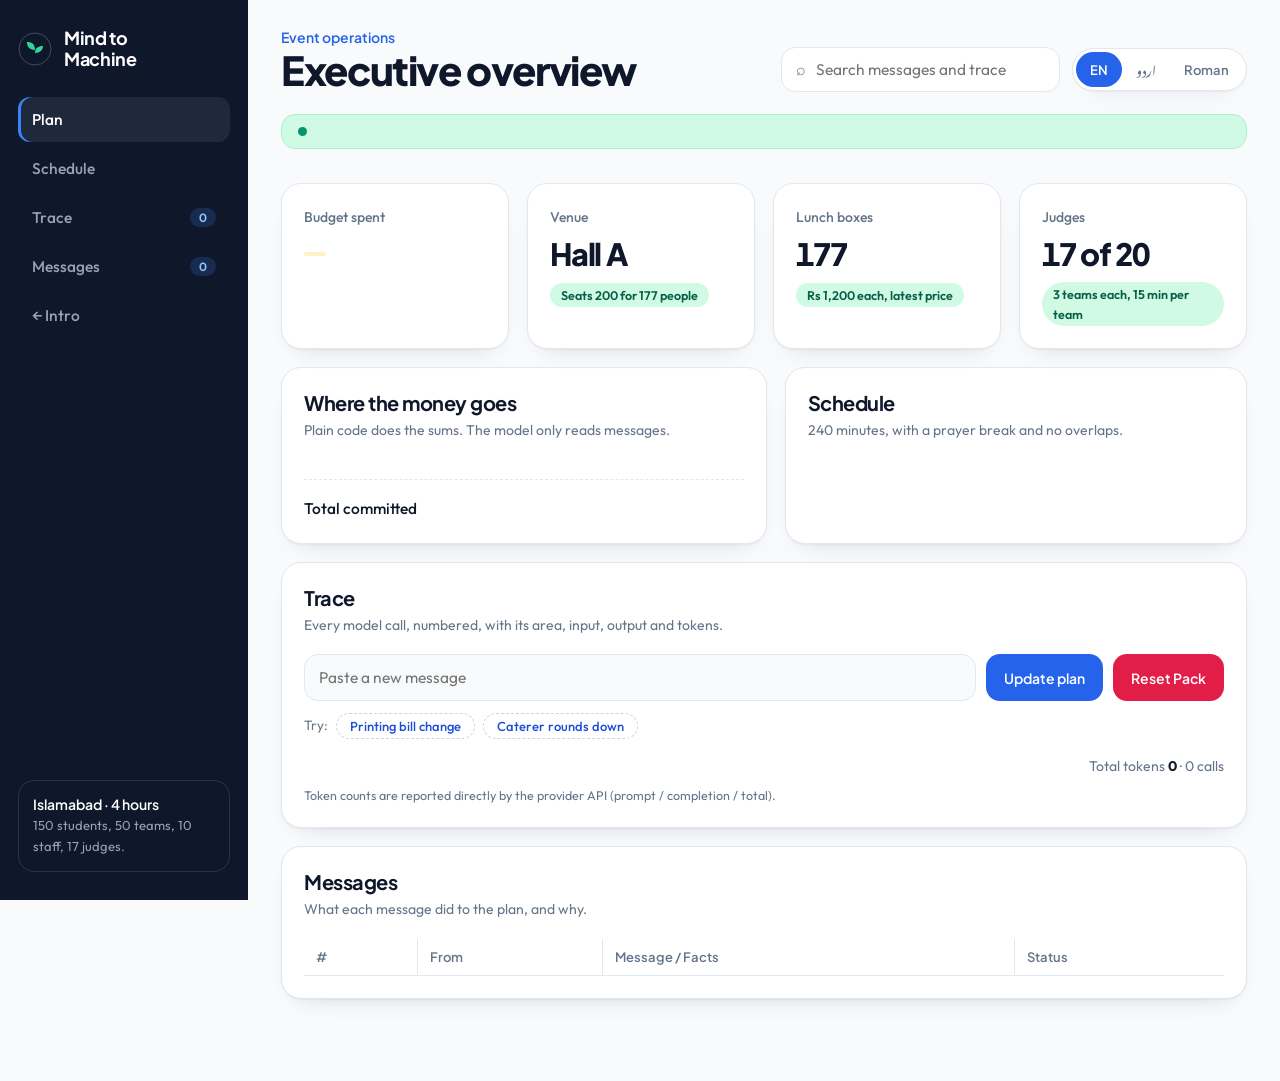
==== web/dashboard/index.html @ 1a7231fb "Integrate teammates animated intro and command-centre dashboard with backend state" ====
<!DOCTYPE html>
<html lang="en" dir="ltr">
<head>
<meta charset="utf-8">
<meta name="viewport" content="width=device-width, initial-scale=1, viewport-fit=cover">
<title>Mind to Machine · Command Centre</title>
<link rel="preconnect" href="https://fonts.googleapis.com">
<link rel="preconnect" href="https://fonts.gstatic.com" crossorigin>
<link rel="stylesheet" href="https://fonts.googleapis.com/css2?family=Outfit:wght@400;500;600&family=Plus+Jakarta+Sans:wght@500;600;700;800&family=Noto+Nastaliq+Urdu:wght@400;500;600&display=swap">
<link rel="stylesheet" href="styles.css">
</head>
<body>
<a class="skip" href="#main" data-i18n="skip">Skip to content</a>

<div class="topbar">
  <button class="menu-btn" id="menuBtn" type="button" aria-label="Open menu" aria-controls="sidebar" aria-expanded="false">
    <span></span><span></span><span></span>
  </button>
  <div class="brand-sm">Mind to Machine</div>
</div>
<div class="scrim" id="scrim" hidden></div>

<div class="app">
  <aside id="sidebar">
    <div class="brand">
      <svg width="34" height="34" viewBox="0 0 34 34" aria-hidden="true"><circle cx="17" cy="17" r="16" fill="none" stroke="rgba(255,255,255,.22)"/><path d="M17 28V14M17 18c-6 0-8-4-8-8 5 0 8 2 8 8zm0 3c5 0 8-3 8-7-5 0-8 2-8 7z" fill="#34d399"/></svg>
      <span>Mind to<br>Machine</span>
    </div>
    <nav aria-label="Sections">
      <a class="on" href="#overview" data-i18n="nav_plan">Plan</a>
      <a href="#schedule" data-i18n="nav_schedule">Schedule</a>
      <a href="#trace"><span data-i18n="nav_trace">Trace</span><small id="nCalls">1</small></a>
      <a href="#messages"><span data-i18n="nav_messages">Messages</span><small id="nRej">3</small></a>
      <a href="index.html" id="backIntroLink">← Intro</a>
    </nav>
    <div class="side-note"><b data-i18n="side_title">Islamabad · 4 hours</b><span data-i18n="side_body">150 students, 50 teams, 10 staff, 17 judges.</span></div>
  </aside>

  <main id="main">
    <div class="wrap">
      <header>
        <div class="titles">
          <p class="kicker" data-i18n="kicker">Event operations</p>
          <h1 id="overview" data-i18n="title">Executive overview</h1>
        </div>
        <div class="tools">
          <label class="search"><span aria-hidden="true">⌕</span><input id="q" type="search" data-i18n-ph="search" placeholder="Search messages and trace" aria-label="Search"></label>
          <div class="lang" role="group" aria-label="Language">
            <button type="button" data-lang="en" aria-pressed="true">EN</button>
            <button type="button" data-lang="ur" aria-pressed="false" lang="ur">اردو</button>
            <button type="button" data-lang="rm" aria-pressed="false">Roman</button>
          </div>
        </div>
      </header>

      <div class="banner" id="banner" role="status"><span class="dot"></span><span id="bannerText"></span></div>
      <div class="chips" id="sixChecksBar" style="margin-bottom:16px"></div>

      <section class="grid cards" aria-label="Key figures">
        <article class="card metric"><div class="lab" data-i18n="m_budget">Budget spent</div><div class="val" id="mSpent"></div><span class="pill warn" id="mLeft"></span></article>
        <article class="card metric"><div class="lab" data-i18n="m_venue">Venue</div><div class="val" id="vHall" data-i18n="v_hall">Hall A</div><span class="pill" id="vSeats" data-i18n="v_seats">Seats 200 for 177 people</span></article>
        <article class="card metric"><div class="lab" data-i18n="m_lunch">Lunch boxes</div><div class="val" id="vBoxes">177</div><span class="pill" id="vPrice" data-i18n="v_price">Rs 1,200 each, latest price</span></article>
        <article class="card metric"><div class="lab" data-i18n="m_judges">Judges</div><div class="val" id="vJudges" data-i18n="v_judges">17 of 20</div><span class="pill" id="vJudgesN" data-i18n="v_judges_n">3 teams each, 15 min per team</span></article>
      </section>

      <section class="grid two">
        <article class="card">
          <h2 data-i18n="h_money">Where the money goes</h2>
          <p class="d" data-i18n="d_money">Plain code does the sums. The model only reads messages.</p>
          <div class="bars" id="bars"></div>
          <div class="total"><span data-i18n="total">Total committed</span><b id="tot"></b></div>
        </article>
        <article class="card" id="schedule">
          <h2 data-i18n="h_sched">Schedule</h2>
          <p class="d" data-i18n="d_sched">240 minutes, with a 15-minute prayer break.</p>
          <div class="tl" id="tl"></div>
        </article>
      </section>

      <section class="card block" id="trace">
        <h2 data-i18n="h_trace">Trace</h2>
        <p class="d" data-i18n="d_trace">Every model call, numbered, with its area, input, output and tokens.</p>
        <div class="feed">
          <input id="msg" type="text" data-i18n-ph="paste" placeholder="Paste a new message" aria-label="New message">
          <button class="btn" id="send" type="button" data-i18n="update">Update plan</button>
          <button class="btn" id="resetBtn" type="button" style="background:#e11d48">Reset Pack</button>
        </div>
        <div class="chips"><span data-i18n="try">Try:</span>
          <button class="chip" type="button" data-m="Finance here. The printing bill came in at Rs 15,000, not Rs 10,000." data-i18n="chip1">Printing bill change</button>
          <button class="chip" type="button" data-m="Caterer: I have rounded your order down to 100 boxes to keep the cost low." data-i18n="chip2">Caterer rounds down</button>
        </div>
        <div id="calls"></div>
        <p class="tot"><span data-i18n="tokens">Total tokens</span> <b id="tokTot">0</b> · <span id="callTot">0</span> <span data-i18n="callsWord">calls</span></p>
        <p class="demo" data-i18n="demo">Token counts are demo values. Your real trace must print the counts the model reports.</p>
      </section>

      <section class="card block" id="messages">
        <h2 data-i18n="h_msgs">Messages</h2>
        <p class="d" data-i18n="d_msgs">What each message did to the plan, and why.</p>
        <div class="tblwrap"><table>
          <thead><tr><th>#</th><th data-i18n="c_from">From</th><th data-i18n="c_msg">Message</th><th data-i18n="c_status">Status</th></tr></thead>
          <tbody id="rows"></tbody>
        </table></div>
      </section>
    </div>
  </main>
</div>
<script src="app.js"></script>
</body>
</html>
---- web/dashboard/styles.css ----
:root{
  --pearl:#f8fafc;--white:#ffffff;
  --nav:#0f172a;--nav2:#1e293b;--nav-ink:#cbd5e1;
  --green:#059669;--green-2:#10b981;--green-soft:#d1fae5;
  --amber:#d97706;--amber-soft:#fef3c7;--amber-ink:#92400e;
  --blue:#3b82f6;--blue-deep:#2563eb;--blue-soft:#dbeafe;--blue-ink:#1d4ed8;
  --ink:#0f172a;--mute:#64748b;--line:#e2e8f0;
  --rose:#e11d48;--rose-soft:#ffe4e6;--rose-ink:#9f1239;
  --head:'Plus Jakarta Sans',ui-sans-serif,system-ui,sans-serif;
  --body:'Outfit',ui-sans-serif,system-ui,sans-serif;
  --shadow:0 1px 2px rgba(15,23,42,.05),0 12px 28px -18px rgba(15,23,42,.2);
  --side:248px;
}
*,*::before,*::after{box-sizing:border-box}
*{margin:0}
:root{padding-top:env(safe-area-inset-top,0px);padding-bottom:env(safe-area-inset-bottom,0px)}
html{scroll-behavior:smooth;scroll-padding-top:16px;-webkit-text-size-adjust:100%}
body{background:var(--pearl);color:var(--ink);font:400 15.5px/1.6 var(--body);min-height:100vh;overflow-x:hidden}
html[lang="ur"] body{font-family:'Noto Nastaliq Urdu','Outfit',serif;line-height:2.1}
html[lang="ur"] h1,html[lang="ur"] h2,html[lang="ur"] .val,html[lang="ur"] .brand{font-family:'Noto Nastaliq Urdu',serif;letter-spacing:0;line-height:1.9}
a{color:inherit;text-decoration:none}
button,input{font:inherit}
:focus-visible{outline:2px solid var(--blue);outline-offset:2px;border-radius:6px}
.skip{position:absolute;inset-inline-start:-999px}
.skip:focus{inset-inline-start:12px;top:12px;background:var(--white);padding:8px 12px;z-index:60;border-radius:8px}

/* ---------- Shell: sidebar + fluid main ---------- */
.app{display:grid;grid-template-columns:var(--side) minmax(0,1fr);min-height:100vh;width:100%}
aside{background:var(--nav);color:var(--nav-ink);padding:28px 18px;position:sticky;top:0;height:100vh;height:100dvh;display:flex;flex-direction:column;gap:28px;overflow-y:auto}
.brand{display:flex;gap:12px;align-items:center;font:700 18px/1.15 var(--head);letter-spacing:-.02em;color:#fff}
nav{display:flex;flex-direction:column;gap:4px}
nav a{padding:10px 14px;border-radius:12px;color:#94a3b8;font-weight:500;display:flex;justify-content:space-between;align-items:center;gap:10px;transition:background .25s,color .25s}
nav a:hover{background:var(--nav2);color:#fff}
nav a.on{background:var(--nav2);color:#fff;box-shadow:inset 3px 0 0 var(--blue)}
[dir="rtl"] nav a.on{box-shadow:inset -3px 0 0 var(--blue)}
nav small{background:rgba(59,130,246,.2);color:#93c5fd;border-radius:99px;padding:0 9px;font-size:12px;font-weight:600}
.side-note{margin-top:auto;border:1px solid rgba(255,255,255,.12);border-radius:16px;padding:14px;font-size:13px;color:#94a3b8}
.side-note b{display:block;color:#fff;font:600 14px var(--head);margin-bottom:2px}

main{min-width:0;width:100%;padding:28px clamp(16px,2.6vw,48px) 64px}
.wrap{width:100%;max-width:1600px;margin-inline:auto}

header{display:flex;justify-content:space-between;align-items:flex-end;gap:18px;flex-wrap:wrap;margin-bottom:22px}
.kicker{color:var(--blue-deep);font:600 14px var(--head);margin-bottom:2px}
h1{font:800 clamp(26px,3.4vw,40px)/1.1 var(--head);letter-spacing:-.035em;color:var(--ink)}
h2{font:700 20px/1.25 var(--head);letter-spacing:-.025em;margin-bottom:4px}
.tools{display:flex;gap:12px;align-items:center;flex-wrap:wrap}
.search{display:flex;gap:8px;align-items:center;background:var(--white);border:1px solid var(--line);border-radius:14px;padding:8px 14px;color:var(--mute);min-width:230px}
.search input{border:0;outline:0;background:none;color:var(--ink);width:100%;min-width:0}
.search:focus-within{border-color:var(--blue);box-shadow:0 0 0 3px var(--blue-soft)}
.lang{display:inline-flex;background:var(--white);border:1px solid var(--line);border-radius:99px;padding:3px;box-shadow:var(--shadow)}
.lang button{border:0;background:none;font:600 13px var(--head);color:var(--mute);padding:7px 14px;border-radius:99px;cursor:pointer;transition:background .25s,color .25s}
.lang button[aria-pressed="true"]{background:var(--blue-deep);color:#fff}
.lang button[lang="ur"]{font-family:'Noto Nastaliq Urdu',serif;line-height:1.6}

.banner{display:flex;gap:10px;align-items:center;background:var(--green-soft);color:#065f46;border:1px solid #a7f3d0;border-radius:14px;padding:12px 16px;font-weight:500;margin-bottom:18px}
.banner .dot{width:9px;height:9px;border-radius:50%;background:var(--green);flex:none}
.banner.bad{background:var(--rose-soft);color:var(--rose-ink);border-color:#fecdd3}
.banner.bad .dot{background:var(--rose)}

/* ---------- Grids (mobile-first) ---------- */
.grid{display:grid;gap:18px;grid-template-columns:minmax(0,1fr)}
.cards,.two{margin-bottom:18px}
.card{background:var(--white);border:1px solid var(--line);border-radius:20px;padding:20px;box-shadow:var(--shadow);min-width:0}
.block{margin-bottom:18px}
.d{color:var(--mute);font-size:14px;margin-bottom:18px}
.metric .lab{color:var(--mute);font-size:14px;font-weight:500}
.metric .val{font:800 clamp(26px,2.4vw,32px)/1.15 var(--head);letter-spacing:-.04em;margin:8px 0 10px;font-variant-numeric:tabular-nums;overflow-wrap:anywhere}
.pill{display:inline-block;font-size:12.5px;font-weight:600;padding:2px 11px;border-radius:99px;background:var(--green-soft);color:#065f46}
.pill.warn{background:var(--amber-soft);color:var(--amber-ink)}
.pill.bad{background:var(--rose-soft);color:var(--rose-ink)}
.pill.info{background:var(--blue-soft);color:var(--blue-ink)}

.bars{display:flex;flex-direction:column;gap:15px}
.bar .t{display:flex;justify-content:space-between;gap:10px;font-size:14.5px;margin-bottom:6px}
.bar .t span:last-child{color:var(--mute);font-variant-numeric:tabular-nums;white-space:nowrap}
.track{height:11px;border-radius:99px;background:var(--pearl);border:1px solid var(--line);overflow:hidden}
.fill{height:100%;border-radius:99px;background:linear-gradient(90deg,var(--green-2),var(--green));transition:width 1s cubic-bezier(.2,.7,.2,1)}
.bar.r .fill{background:linear-gradient(90deg,#fbbf24,var(--amber))}
.total{margin-top:20px;padding-top:16px;border-top:1px dashed var(--line);display:flex;justify-content:space-between;align-items:center;font-weight:500}
.total b{font:800 20px var(--head);letter-spacing:-.03em}

.tl{display:flex;flex-direction:column;gap:8px}
.slot{display:grid;grid-template-columns:104px minmax(0,1fr);gap:12px}
.slot time{color:var(--mute);font-size:13px;padding-top:10px;font-variant-numeric:tabular-nums;direction:ltr;text-align:start}
.slot div{background:var(--pearl);border:1px solid var(--line);border-inline-start:4px solid var(--green);border-radius:12px;padding:9px 13px}
.slot.j div{border-inline-start-color:var(--blue)}
.slot.p div{border-inline-start-color:var(--rose)}
.slot.f div{border-inline-start-color:var(--amber)}
.slot b{display:block;font:600 14.5px var(--head);letter-spacing:-.01em}
.slot span{font-size:13px;color:var(--mute)}

.feed{display:flex;gap:10px;flex-wrap:wrap;margin-bottom:12px}
.feed input{flex:1;min-width:0;flex-basis:220px;background:var(--pearl);border:1px solid var(--line);border-radius:14px;padding:10px 14px;color:var(--ink)}
.feed input:focus{outline:0;border-color:var(--blue);box-shadow:0 0 0 3px var(--blue-soft)}
.btn{font:600 14px var(--head);border:0;background:var(--blue-deep);color:#fff;padding:10px 18px;border-radius:14px;cursor:pointer;transition:transform .25s cubic-bezier(.2,.7,.2,1),background .25s}
.btn:hover{background:var(--blue);transform:translateY(-1px)}
.chips{display:flex;gap:8px;flex-wrap:wrap;align-items:center;margin-bottom:16px;color:var(--mute);font-size:13.5px}
.chip{font:500 13px var(--body);border:1px dashed #cbd5e1;background:none;color:var(--blue-ink);padding:4px 13px;border-radius:99px;cursor:pointer;text-align:start}
.chip:hover{background:var(--blue-soft)}
.call{border:1px solid var(--line);border-radius:14px;padding:12px 14px;margin-bottom:10px;background:var(--pearl);min-width:0}
.call.skip-call{background:var(--white);border-style:dashed}
.call .h{display:flex;gap:10px;flex-wrap:wrap;align-items:center;margin-bottom:6px;font-size:13.5px}
.call .h .tk{margin-inline-start:auto;color:var(--mute);font-variant-numeric:tabular-nums}
.call code{display:block;font:12.5px/1.55 ui-monospace,Menlo,monospace;color:#475569;white-space:pre-wrap;word-break:break-word;overflow-wrap:anywhere;direction:ltr;text-align:start}
.tot{text-align:end;color:var(--mute);font-size:14px;margin-top:6px}
.tot b{color:var(--ink)}
.demo{font-size:12.5px;color:var(--mute);margin-top:8px}

.tblwrap{overflow-x:auto;-webkit-overflow-scrolling:touch;max-width:100%}
table{width:100%;border-collapse:collapse;min-width:640px;font-size:14.5px}
th{text-align:start;font:600 13px var(--head);color:var(--mute);padding:10px 12px;border-bottom:1px solid var(--line)}
td{padding:12px;border-bottom:1px solid var(--line);vertical-align:top;text-align:start}
td+td,th+th{border-inline-start:1px solid var(--line)}
tr:last-child td{border-bottom:0}
td.n{font-variant-numeric:tabular-nums;white-space:nowrap}
.why{display:block;color:var(--mute);font-size:13px;margin-top:2px;direction:ltr;text-align:start}
td .txt{direction:ltr;display:block;text-align:start}

/* ---------- Mobile top bar + drawer (hidden on desktop) ---------- */
.topbar,.scrim{display:none}
.menu-btn{width:42px;height:42px;border:1px solid rgba(255,255,255,.18);background:transparent;border-radius:12px;display:inline-flex;flex-direction:column;justify-content:center;align-items:center;gap:4px;cursor:pointer}
.menu-btn span{display:block;width:18px;height:2px;background:#fff;border-radius:2px}

.cards .card{animation:rise .7s cubic-bezier(.2,.7,.2,1) both}
.cards .card:nth-child(2){animation-delay:.06s}
.cards .card:nth-child(3){animation-delay:.12s}
.cards .card:nth-child(4){animation-delay:.18s}
@keyframes rise{from{opacity:0;transform:translateY(8px)}to{opacity:1;transform:none}}
@media (prefers-reduced-motion:reduce){*{animation:none!important;transition:none!important}html{scroll-behavior:auto}}

/* ---------- Tablet: 768–1023px ---------- */
@media (min-width:768px){
  .cards{grid-template-columns:repeat(2,minmax(0,1fr))}
  .card{padding:22px}
}
/* ---------- Desktop: 1024px+ ---------- */
@media (min-width:1024px){
  .cards{grid-template-columns:repeat(4,minmax(0,1fr))}
  .two{grid-template-columns:minmax(0,1.05fr) minmax(0,1fr)}
}
@media (min-width:1700px){:root{--side:264px}.wrap{max-width:1760px}}

/* ---------- Mobile: <768px, sidebar becomes a drawer ---------- */
@media (max-width:767.98px){
  .app{grid-template-columns:minmax(0,1fr)}
  .topbar{display:flex;align-items:center;gap:12px;position:sticky;top:0;z-index:40;background:var(--nav);color:#fff;padding:10px 16px;padding-top:calc(10px + env(safe-area-inset-top,0px));font:700 17px var(--head)}
  .scrim{position:fixed;inset:0;background:rgba(15,23,42,.55);z-index:45}
  .scrim:not([hidden]){display:block}
  aside{position:fixed;top:0;bottom:0;inset-inline-start:0;width:min(82vw,300px);height:100dvh;z-index:50;transform:translateX(-102%);transition:transform .3s cubic-bezier(.2,.7,.2,1);box-shadow:0 0 40px rgba(0,0,0,.35)}
  [dir="rtl"] aside{transform:translateX(102%)}
  body.drawer-open aside{transform:none}
  body.drawer-open{overflow:hidden}
  main{padding:18px 16px 48px}
  header{align-items:stretch}
  .tools{width:100%}
  .search{flex:1;min-width:0}
  .lang{margin-inline-start:auto}
  .card{padding:18px;border-radius:16px}
  .slot{grid-template-columns:84px minmax(0,1fr);gap:10px}
  .feed .btn{width:100%}
  html[lang="ur"] .topbar{font-family:'Noto Nastaliq Urdu',serif}
}
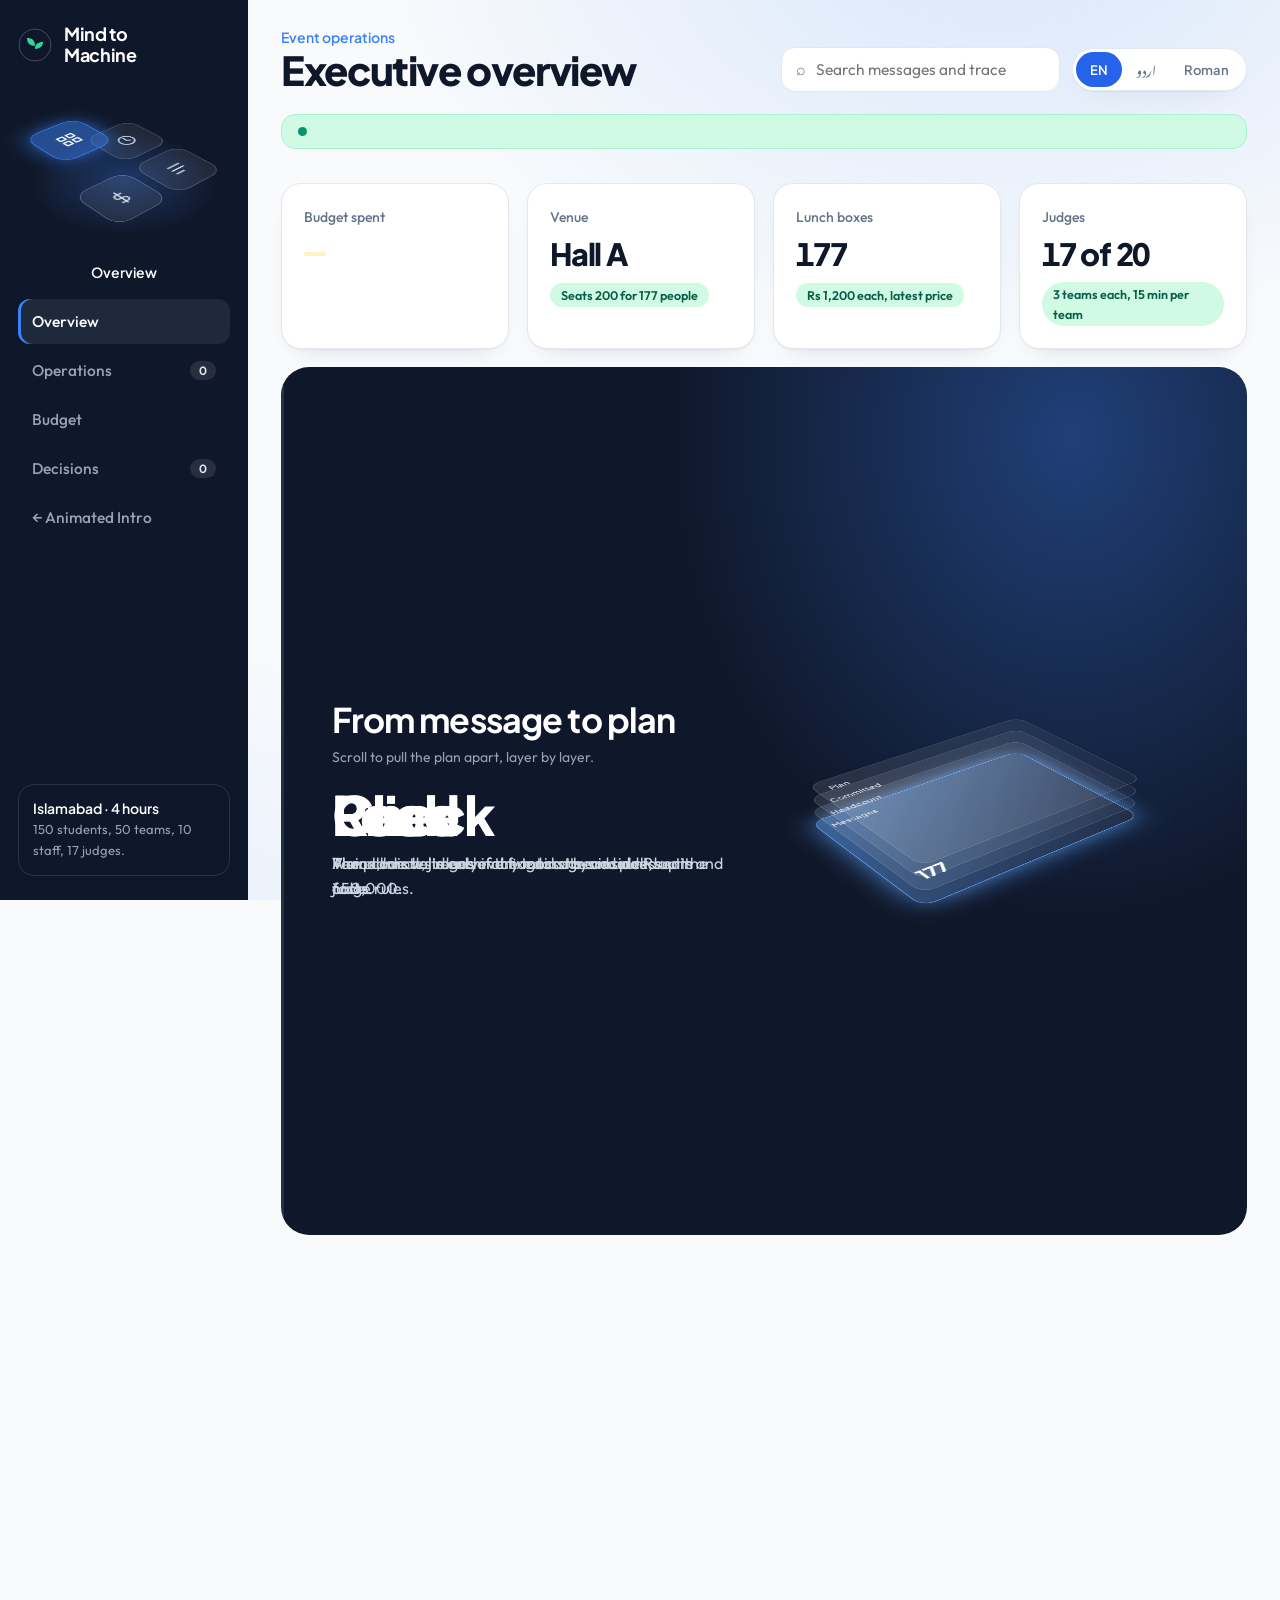
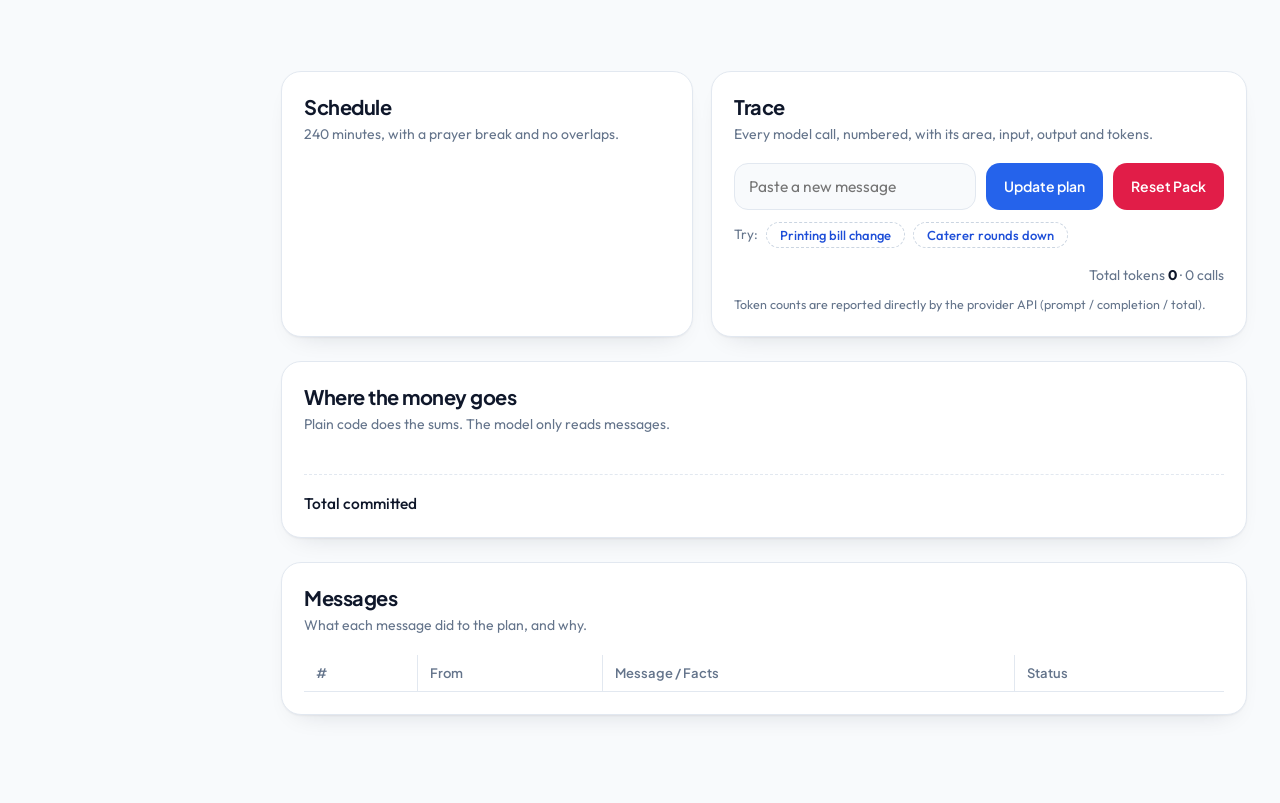
==== commit b687e324: "Integrate Animated_MTM_Frontend with single-page scroll and 3D scrollspy" ====
--- a/web/dashboard/index.html
+++ b/web/dashboard/index.html
@@ -9,8 +9,9 @@
 <link rel="stylesheet" href="https://fonts.googleapis.com/css2?family=Outfit:wght@400;500;600&family=Plus+Jakarta+Sans:wght@500;600;700;800&family=Noto+Nastaliq+Urdu:wght@400;500;600&display=swap">
 <link rel="stylesheet" href="styles.css">
 </head>
-<body>
+<body data-view="overview">
 <a class="skip" href="#main" data-i18n="skip">Skip to content</a>
+<div class="ambient" aria-hidden="true"></div>
 
 <div class="topbar">
   <button class="menu-btn" id="menuBtn" type="button" aria-label="Open menu" aria-controls="sidebar" aria-expanded="false">
@@ -26,12 +27,24 @@
       <svg width="34" height="34" viewBox="0 0 34 34" aria-hidden="true"><circle cx="17" cy="17" r="16" fill="none" stroke="rgba(255,255,255,.22)"/><path d="M17 28V14M17 18c-6 0-8-4-8-8 5 0 8 2 8 8zm0 3c5 0 8-3 8-7-5 0-8 2-8 7z" fill="#34d399"/></svg>
       <span>Mind to<br>Machine</span>
     </div>
-    <nav aria-label="Sections">
-      <a class="on" href="#overview" data-i18n="nav_plan">Plan</a>
-      <a href="#schedule" data-i18n="nav_schedule">Schedule</a>
-      <a href="#trace"><span data-i18n="nav_trace">Trace</span><small id="nCalls">1</small></a>
-      <a href="#messages"><span data-i18n="nav_messages">Messages</span><small id="nRej">3</small></a>
-      <a href="index.html" id="backIntroLink">← Intro</a>
+
+    <!-- Spatial navigation: four floating tiles in a lightweight CSS 3D scene -->
+    <div class="scene" id="scene" role="group" aria-label="Views" data-i18n-al="views">
+      <div class="iso" id="iso">
+        <button class="plate" type="button" tabindex="-1" aria-hidden="true" data-view="overview" style="--x:0;--y:0;--c:#3b82f6"><svg viewBox="0 0 24 24"><path d="M4 4h6v6H4zM14 4h6v6h-6zM4 14h6v6H4zM14 14h6v6h-6z"/></svg></button>
+        <button class="plate" type="button" tabindex="-1" aria-hidden="true" data-view="ops" style="--x:1;--y:0;--c:#10b981"><svg viewBox="0 0 24 24"><circle cx="12" cy="12" r="8"/><path d="M12 7v5l3 2"/></svg></button>
+        <button class="plate" type="button" tabindex="-1" aria-hidden="true" data-view="budget" style="--x:0;--y:1;--c:#d97706"><svg viewBox="0 0 24 24"><path d="M12 3v18M16 7h-6a3 3 0 000 6h4a3 3 0 010 6H8"/></svg></button>
+        <button class="plate" type="button" tabindex="-1" aria-hidden="true" data-view="dec" style="--x:1;--y:1;--c:#6366f1"><svg viewBox="0 0 24 24"><path d="M5 6h14M5 12h14M5 18h9"/></svg></button>
+      </div>
+    </div>
+    <p class="scene-label" id="sceneLabel" aria-hidden="true"></p>
+
+    <nav aria-label="Sections" id="nav">
+      <button class="navb" type="button" data-view="overview"><span data-i18n="nav_overview">Overview</span></button>
+      <button class="navb" type="button" data-view="ops"><span data-i18n="nav_ops">Operations</span><small id="nCalls">1</small></button>
+      <button class="navb" type="button" data-view="budget"><span data-i18n="nav_budget">Budget</span></button>
+      <button class="navb" type="button" data-view="dec"><span data-i18n="nav_dec">Decisions</span><small id="nRej">3</small></button>
+      <a class="navb" href="index.html" id="backIntroLink"><span>← Animated Intro</span></a>
     </nav>
     <div class="side-note"><b data-i18n="side_title">Islamabad · 4 hours</b><span data-i18n="side_body">150 students, 50 teams, 10 staff, 17 judges.</span></div>
   </aside>
@@ -41,7 +54,7 @@
       <header>
         <div class="titles">
           <p class="kicker" data-i18n="kicker">Event operations</p>
-          <h1 id="overview" data-i18n="title">Executive overview</h1>
+          <h1 id="pageTitle" data-i18n="title">Executive overview</h1>
         </div>
         <div class="tools">
           <label class="search"><span aria-hidden="true">⌕</span><input id="q" type="search" data-i18n-ph="search" placeholder="Search messages and trace" aria-label="Search"></label>
@@ -53,54 +66,91 @@
         </div>
       </header>
 
-      <div class="banner" id="banner" role="status"><span class="dot"></span><span id="bannerText"></span></div>
-      <div class="chips" id="sixChecksBar" style="margin-bottom:16px"></div>
+      <!-- VIEW 1: Overview (Single-page scroll: all 4 sections are visible in one continuous scroll AND jump-accessible via sidebar) -->
+      <section class="view enter" id="sec-overview" data-view="overview" style="margin-bottom:24px">
+        <div class="banner" id="banner" role="status"><span class="dot"></span><span id="bannerText"></span></div>
+        <div class="chips" id="sixChecksBar" style="margin-bottom:16px"></div>
 
-      <section class="grid cards" aria-label="Key figures">
-        <article class="card metric"><div class="lab" data-i18n="m_budget">Budget spent</div><div class="val" id="mSpent"></div><span class="pill warn" id="mLeft"></span></article>
-        <article class="card metric"><div class="lab" data-i18n="m_venue">Venue</div><div class="val" id="vHall" data-i18n="v_hall">Hall A</div><span class="pill" id="vSeats" data-i18n="v_seats">Seats 200 for 177 people</span></article>
-        <article class="card metric"><div class="lab" data-i18n="m_lunch">Lunch boxes</div><div class="val" id="vBoxes">177</div><span class="pill" id="vPrice" data-i18n="v_price">Rs 1,200 each, latest price</span></article>
-        <article class="card metric"><div class="lab" data-i18n="m_judges">Judges</div><div class="val" id="vJudges" data-i18n="v_judges">17 of 20</div><span class="pill" id="vJudgesN" data-i18n="v_judges_n">3 teams each, 15 min per team</span></article>
+        <section class="grid cards" aria-label="Key figures">
+          <article class="card metric"><div class="lab" data-i18n="m_budget">Budget spent</div><div class="val" id="mSpent"></div><span class="pill warn" id="mLeft"></span></article>
+          <article class="card metric"><div class="lab" data-i18n="m_venue">Venue</div><div class="val" id="vHall" data-i18n="v_hall">Hall A</div><span class="pill" id="vSeats" data-i18n="v_seats">Seats 200 for 177 people</span></article>
+          <article class="card metric"><div class="lab" data-i18n="m_lunch">Lunch boxes</div><div class="val" id="vBoxes">177</div><span class="pill" id="vPrice" data-i18n="v_price">Rs 1,200 each, latest price</span></article>
+          <article class="card metric"><div class="lab" data-i18n="m_judges">Judges</div><div class="val" id="vJudges" data-i18n="v_judges">17 of 20</div><span class="pill" id="vJudgesN" data-i18n="v_judges_n">3 teams each, 15 min per team</span></article>
+        </section>
+
+        <!-- Scroll-linked story: layers separate as you scroll -->
+        <section class="story" id="story" aria-labelledby="storyH">
+          <div class="stage" id="stage">
+            <div class="prog" aria-hidden="true"><i></i></div>
+            <div class="copy">
+              <h2 id="storyH" data-i18n="story_h">From message to plan</h2>
+              <p class="d" data-i18n="story_hint">Scroll to pull the plan apart, layer by layer.</p>
+              <ol class="steps">
+                <li><h3 data-i18n="s1_t">Read</h3><p data-i18n="s1_d">A small model reads every message and picks out the facts.</p></li>
+                <li><h3 data-i18n="s2_t">Check</h3><p data-i18n="s2_d">Plain code tests each fact against headcount, seats and judge rules.</p></li>
+                <li><h3 data-i18n="s3_t">Price</h3><p data-i18n="s3_d">Venue, lunch, judges and fixed costs are added up in code.</p></li>
+                <li><h3 data-i18n="s4_t">Lock</h3><p data-i18n="s4_d">The plan is valid only if the total stays inside Rs 650,000.</p></li>
+              </ol>
+            </div>
+            <div class="viz" aria-hidden="true">
+              <div class="stack" id="stack">
+                <div class="layer" style="--i:0;--c:#60a5fa"><b data-i18n="lay1">Messages</b><span id="lv1"></span></div>
+                <div class="layer" style="--i:1;--c:#34d399"><b data-i18n="lay2">Headcount</b><span id="lv2">177</span></div>
+                <div class="layer" style="--i:2;--c:#fbbf24"><b data-i18n="lay3">Committed</b><span id="lv3"></span></div>
+                <div class="layer" style="--i:3;--c:#a5b4fc"><b data-i18n="lay4">Plan</b><span id="lv4"></span></div>
+              </div>
+            </div>
+          </div>
+        </section>
       </section>
 
-      <section class="grid two">
+      <!-- VIEW 2: Operations -->
+      <section class="view enter" id="sec-ops" data-view="ops" style="margin-bottom:24px">
+        <div class="grid two ops">
+          <article class="card" id="schedule">
+            <h2 data-i18n="h_sched">Schedule</h2>
+            <p class="d" data-i18n="d_sched">240 minutes, with a 15-minute prayer break.</p>
+            <div class="tl" id="tl"></div>
+          </article>
+          <article class="card" id="trace">
+            <h2 data-i18n="h_trace">Trace</h2>
+            <p class="d" data-i18n="d_trace">Every model call, numbered, with its area, input, output and tokens.</p>
+            <div class="feed">
+              <input id="msg" type="text" data-i18n-ph="paste" placeholder="Paste a new message" aria-label="New message">
+              <button class="btn" id="send" type="button" data-i18n="update">Update plan</button>
+              <button class="btn" id="resetBtn" type="button" style="background:#e11d48">Reset Pack</button>
+            </div>
+            <div class="chips"><span data-i18n="try">Try:</span>
+              <button class="chip" type="button" data-m="Finance here. The printing bill came in at Rs 15,000, not Rs 10,000." data-i18n="chip1">Printing bill change</button>
+              <button class="chip" type="button" data-m="Caterer: I have rounded your order down to 100 boxes to keep the cost low." data-i18n="chip2">Caterer rounds down</button>
+            </div>
+            <div id="calls"></div>
+            <p class="tot"><span data-i18n="tokens">Total tokens</span> <b id="tokTot">0</b> · <span id="callTot">0</span> <span data-i18n="callsWord">calls</span></p>
+            <p class="demo" data-i18n="demo">Token counts are reported directly by the provider API (prompt / completion / total).</p>
+          </article>
+        </div>
+      </section>
+
+      <!-- VIEW 3: Budget -->
+      <section class="view enter" id="sec-budget" data-view="budget" style="margin-bottom:24px">
         <article class="card">
           <h2 data-i18n="h_money">Where the money goes</h2>
           <p class="d" data-i18n="d_money">Plain code does the sums. The model only reads messages.</p>
           <div class="bars" id="bars"></div>
           <div class="total"><span data-i18n="total">Total committed</span><b id="tot"></b></div>
         </article>
-        <article class="card" id="schedule">
-          <h2 data-i18n="h_sched">Schedule</h2>
-          <p class="d" data-i18n="d_sched">240 minutes, with a 15-minute prayer break.</p>
-          <div class="tl" id="tl"></div>
-        </article>
       </section>
 
-      <section class="card block" id="trace">
-        <h2 data-i18n="h_trace">Trace</h2>
-        <p class="d" data-i18n="d_trace">Every model call, numbered, with its area, input, output and tokens.</p>
-        <div class="feed">
-          <input id="msg" type="text" data-i18n-ph="paste" placeholder="Paste a new message" aria-label="New message">
-          <button class="btn" id="send" type="button" data-i18n="update">Update plan</button>
-          <button class="btn" id="resetBtn" type="button" style="background:#e11d48">Reset Pack</button>
-        </div>
-        <div class="chips"><span data-i18n="try">Try:</span>
-          <button class="chip" type="button" data-m="Finance here. The printing bill came in at Rs 15,000, not Rs 10,000." data-i18n="chip1">Printing bill change</button>
-          <button class="chip" type="button" data-m="Caterer: I have rounded your order down to 100 boxes to keep the cost low." data-i18n="chip2">Caterer rounds down</button>
-        </div>
-        <div id="calls"></div>
-        <p class="tot"><span data-i18n="tokens">Total tokens</span> <b id="tokTot">0</b> · <span id="callTot">0</span> <span data-i18n="callsWord">calls</span></p>
-        <p class="demo" data-i18n="demo">Token counts are demo values. Your real trace must print the counts the model reports.</p>
-      </section>
-
-      <section class="card block" id="messages">
-        <h2 data-i18n="h_msgs">Messages</h2>
-        <p class="d" data-i18n="d_msgs">What each message did to the plan, and why.</p>
-        <div class="tblwrap"><table>
-          <thead><tr><th>#</th><th data-i18n="c_from">From</th><th data-i18n="c_msg">Message</th><th data-i18n="c_status">Status</th></tr></thead>
-          <tbody id="rows"></tbody>
-        </table></div>
+      <!-- VIEW 4: Decisions -->
+      <section class="view enter" id="sec-dec" data-view="dec" style="margin-bottom:24px">
+        <article class="card" id="messages">
+          <h2 data-i18n="h_msgs">Messages</h2>
+          <p class="d" data-i18n="d_msgs">What each message did to the plan, and why.</p>
+          <div class="tblwrap"><table>
+            <thead><tr><th>#</th><th data-i18n="c_from">From</th><th data-i18n="c_msg">Message</th><th data-i18n="c_status">Status</th></tr></thead>
+            <tbody id="rows"></tbody>
+          </table></div>
+        </article>
       </section>
     </div>
   </main>
--- a/web/dashboard/styles.css
+++ b/web/dashboard/styles.css
@@ -1,3 +1,4 @@
+@property --glow{syntax:'<color>';inherits:true;initial-value:#3b82f6}
 :root{
   --pearl:#f8fafc;--white:#ffffff;
   --nav:#0f172a;--nav2:#1e293b;--nav-ink:#cbd5e1;
@@ -9,49 +10,78 @@
   --head:'Plus Jakarta Sans',ui-sans-serif,system-ui,sans-serif;
   --body:'Outfit',ui-sans-serif,system-ui,sans-serif;
   --shadow:0 1px 2px rgba(15,23,42,.05),0 12px 28px -18px rgba(15,23,42,.2);
+  --ease:cubic-bezier(.22,1,.36,1);--spring:cubic-bezier(.34,1.56,.64,1);
   --side:248px;
 }
+/* Lighting shifts per view: the accent colour eases between scenes */
+body{--glow:#3b82f6;transition:--glow 1.1s var(--ease)}
+body[data-view="ops"]{--glow:#10b981}
+body[data-view="budget"]{--glow:#d97706}
+body[data-view="dec"]{--glow:#6366f1}
+
 *,*::before,*::after{box-sizing:border-box}
 *{margin:0}
 :root{padding-top:env(safe-area-inset-top,0px);padding-bottom:env(safe-area-inset-bottom,0px)}
 html{scroll-behavior:smooth;scroll-padding-top:16px;-webkit-text-size-adjust:100%}
-body{background:var(--pearl);color:var(--ink);font:400 15.5px/1.6 var(--body);min-height:100vh;overflow-x:hidden}
+body{background:var(--pearl);color:var(--ink);font:400 15.5px/1.6 var(--body);min-height:100vh;overflow-x:clip}
 html[lang="ur"] body{font-family:'Noto Nastaliq Urdu','Outfit',serif;line-height:2.1}
-html[lang="ur"] h1,html[lang="ur"] h2,html[lang="ur"] .val,html[lang="ur"] .brand{font-family:'Noto Nastaliq Urdu',serif;letter-spacing:0;line-height:1.9}
+html[lang="ur"] h1,html[lang="ur"] h2,html[lang="ur"] h3,html[lang="ur"] .val,html[lang="ur"] .brand{font-family:'Noto Nastaliq Urdu',serif;letter-spacing:0;line-height:1.9}
 a{color:inherit;text-decoration:none}
 button,input{font:inherit}
 :focus-visible{outline:2px solid var(--blue);outline-offset:2px;border-radius:6px}
 .skip{position:absolute;inset-inline-start:-999px}
 .skip:focus{inset-inline-start:12px;top:12px;background:var(--white);padding:8px 12px;z-index:60;border-radius:8px}
-
-/* ---------- Shell: sidebar + fluid main ---------- */
+.ambient{position:fixed;inset:0;z-index:-1;pointer-events:none;
+  background:radial-gradient(70vmax 46vmax at 78% -8%,color-mix(in srgb,var(--glow) 16%,transparent),transparent 70%),
+             radial-gradient(50vmax 40vmax at 12% 110%,color-mix(in srgb,var(--glow) 9%,transparent),transparent 70%)}
+
+/* ---------- Shell ---------- */
 .app{display:grid;grid-template-columns:var(--side) minmax(0,1fr);min-height:100vh;width:100%}
-aside{background:var(--nav);color:var(--nav-ink);padding:28px 18px;position:sticky;top:0;height:100vh;height:100dvh;display:flex;flex-direction:column;gap:28px;overflow-y:auto}
+aside{background:var(--nav);color:var(--nav-ink);padding:24px 18px;position:sticky;top:0;height:100vh;height:100dvh;display:flex;flex-direction:column;gap:14px;overflow-y:auto}
 .brand{display:flex;gap:12px;align-items:center;font:700 18px/1.15 var(--head);letter-spacing:-.02em;color:#fff}
 nav{display:flex;flex-direction:column;gap:4px}
-nav a{padding:10px 14px;border-radius:12px;color:#94a3b8;font-weight:500;display:flex;justify-content:space-between;align-items:center;gap:10px;transition:background .25s,color .25s}
-nav a:hover{background:var(--nav2);color:#fff}
-nav a.on{background:var(--nav2);color:#fff;box-shadow:inset 3px 0 0 var(--blue)}
-[dir="rtl"] nav a.on{box-shadow:inset -3px 0 0 var(--blue)}
-nav small{background:rgba(59,130,246,.2);color:#93c5fd;border-radius:99px;padding:0 9px;font-size:12px;font-weight:600}
+.navb{padding:10px 14px;border-radius:12px;color:#94a3b8;font-weight:500;display:flex;justify-content:space-between;align-items:center;gap:10px;width:100%;border:0;background:none;text-align:start;cursor:pointer;transition:background .3s,color .3s}
+.navb:hover{background:var(--nav2);color:#fff}
+.navb[aria-current="page"]{background:var(--nav2);color:#fff;box-shadow:inset 3px 0 0 var(--glow)}
+[dir="rtl"] .navb[aria-current="page"]{box-shadow:inset -3px 0 0 var(--glow)}
+nav small{background:rgba(255,255,255,.1);color:#e2e8f0;border-radius:99px;padding:0 9px;font-size:12px;font-weight:600}
 .side-note{margin-top:auto;border:1px solid rgba(255,255,255,.12);border-radius:16px;padding:14px;font-size:13px;color:#94a3b8}
 .side-note b{display:block;color:#fff;font:600 14px var(--head);margin-bottom:2px}
 
+/* ---------- 3D scene navigation ---------- */
+.scene{height:176px;display:grid;place-items:center;perspective:700px;touch-action:manipulation}
+.iso{position:relative;width:140px;height:140px;transform-style:preserve-3d;transform:rotateX(58deg) rotateZ(-42deg);will-change:transform}
+.iso::before{content:"";position:absolute;inset:-22px;border-radius:30px;transform:translateZ(-14px);
+  background:radial-gradient(closest-side,color-mix(in srgb,var(--glow) 55%,transparent),transparent);opacity:.55}
+.plate{position:absolute;width:64px;height:64px;inset-inline-start:calc(var(--x) * 76px);top:calc(var(--y) * 76px);
+  border-radius:16px;border:1px solid rgba(255,255,255,.22);background:rgba(255,255,255,.07);color:#cbd5e1;padding:0;cursor:pointer;
+  display:grid;place-items:center;transform:translateZ(0);transform-style:preserve-3d;
+  transition:transform .8s var(--spring),background .6s var(--ease),border-color .6s,box-shadow .6s,color .4s}
+.plate svg{width:26px;height:26px;fill:none;stroke:currentColor;stroke-width:1.8;stroke-linecap:round;stroke-linejoin:round}
+.plate:hover{transform:translateZ(16px);color:#fff;border-color:var(--c)}
+.plate.on{transform:translateZ(30px);color:#fff;border-color:var(--c);background:color-mix(in srgb,var(--c) 50%,transparent);box-shadow:0 0 30px -4px var(--c)}
+.scene-label{text-align:center;color:#fff;font:600 14px var(--head);min-height:22px;margin-top:-6px}
+
 main{min-width:0;width:100%;padding:28px clamp(16px,2.6vw,48px) 64px}
 .wrap{width:100%;max-width:1600px;margin-inline:auto}
 
 header{display:flex;justify-content:space-between;align-items:flex-end;gap:18px;flex-wrap:wrap;margin-bottom:22px}
-.kicker{color:var(--blue-deep);font:600 14px var(--head);margin-bottom:2px}
+.kicker{color:var(--glow);font:600 14px var(--head);margin-bottom:2px}
 h1{font:800 clamp(26px,3.4vw,40px)/1.1 var(--head);letter-spacing:-.035em;color:var(--ink)}
 h2{font:700 20px/1.25 var(--head);letter-spacing:-.025em;margin-bottom:4px}
 .tools{display:flex;gap:12px;align-items:center;flex-wrap:wrap}
-.search{display:flex;gap:8px;align-items:center;background:var(--white);border:1px solid var(--line);border-radius:14px;padding:8px 14px;color:var(--mute);min-width:230px}
+.search{display:flex;gap:8px;align-items:center;background:var(--white);border:1px solid var(--line);border-radius:14px;padding:8px 14px;color:var(--mute);min-width:230px;transition:border-color .3s,box-shadow .3s}
 .search input{border:0;outline:0;background:none;color:var(--ink);width:100%;min-width:0}
 .search:focus-within{border-color:var(--blue);box-shadow:0 0 0 3px var(--blue-soft)}
 .lang{display:inline-flex;background:var(--white);border:1px solid var(--line);border-radius:99px;padding:3px;box-shadow:var(--shadow)}
-.lang button{border:0;background:none;font:600 13px var(--head);color:var(--mute);padding:7px 14px;border-radius:99px;cursor:pointer;transition:background .25s,color .25s}
+.lang button{border:0;background:none;font:600 13px var(--head);color:var(--mute);padding:7px 14px;border-radius:99px;cursor:pointer;transition:background .3s,color .3s}
 .lang button[aria-pressed="true"]{background:var(--blue-deep);color:#fff}
 .lang button[lang="ur"]{font-family:'Noto Nastaliq Urdu',serif;line-height:1.6}
+
+/* ---------- Views: cinematic enter/exit ---------- */
+.view.enter{animation:viewIn .85s var(--ease)}
+.view.out{opacity:0;transform:translateY(-14px) scale(.99);transition:opacity .24s ease,transform .24s ease}
+@keyframes viewIn{from{opacity:0;transform:translateY(26px) scale(.985);filter:blur(6px)}to{opacity:1;transform:none;filter:none}}
 
 .banner{display:flex;gap:10px;align-items:center;background:var(--green-soft);color:#065f46;border:1px solid #a7f3d0;border-radius:14px;padding:12px 16px;font-weight:500;margin-bottom:18px}
 .banner .dot{width:9px;height:9px;border-radius:50%;background:var(--green);flex:none}
@@ -61,8 +91,12 @@
 /* ---------- Grids (mobile-first) ---------- */
 .grid{display:grid;gap:18px;grid-template-columns:minmax(0,1fr)}
 .cards,.two{margin-bottom:18px}
-.card{background:var(--white);border:1px solid var(--line);border-radius:20px;padding:20px;box-shadow:var(--shadow);min-width:0}
-.block{margin-bottom:18px}
+.card{position:relative;background:var(--white);border:1px solid var(--line);border-radius:20px;padding:20px;box-shadow:var(--shadow);min-width:0;transition:box-shadow .4s var(--ease),border-color .4s}
+.card:hover{border-color:color-mix(in srgb,var(--glow) 35%,var(--line));box-shadow:0 1px 2px rgba(15,23,42,.05),0 22px 40px -22px color-mix(in srgb,var(--glow) 45%,transparent)}
+.card::after{content:"";position:absolute;inset:0;border-radius:inherit;pointer-events:none;opacity:0;transition:opacity .4s;
+  background:radial-gradient(260px circle at var(--mx,50%) var(--my,0%),color-mix(in srgb,var(--glow) 13%,transparent),transparent 70%)}
+.card:hover::after{opacity:1}
+.metric{will-change:transform}
 .d{color:var(--mute);font-size:14px;margin-bottom:18px}
 .metric .lab{color:var(--mute);font-size:14px;font-weight:500}
 .metric .val{font:800 clamp(26px,2.4vw,32px)/1.15 var(--head);letter-spacing:-.04em;margin:8px 0 10px;font-variant-numeric:tabular-nums;overflow-wrap:anywhere}
@@ -75,7 +109,10 @@
 .bar .t{display:flex;justify-content:space-between;gap:10px;font-size:14.5px;margin-bottom:6px}
 .bar .t span:last-child{color:var(--mute);font-variant-numeric:tabular-nums;white-space:nowrap}
 .track{height:11px;border-radius:99px;background:var(--pearl);border:1px solid var(--line);overflow:hidden}
-.fill{height:100%;border-radius:99px;background:linear-gradient(90deg,var(--green-2),var(--green));transition:width 1s cubic-bezier(.2,.7,.2,1)}
+.fill{height:100%;border-radius:99px;background:linear-gradient(90deg,var(--green-2),var(--green));transform-origin:left;transition:transform 1s var(--ease)}
+[dir="rtl"] .fill{transform-origin:right}
+.view.enter .fill{animation:grow 1.2s var(--ease) backwards}
+@keyframes grow{from{transform:scaleX(0)}}
 .bar.r .fill{background:linear-gradient(90deg,#fbbf24,var(--amber))}
 .total{margin-top:20px;padding-top:16px;border-top:1px dashed var(--line);display:flex;justify-content:space-between;align-items:center;font-weight:500}
 .total b{font:800 20px var(--head);letter-spacing:-.03em}
@@ -83,7 +120,8 @@
 .tl{display:flex;flex-direction:column;gap:8px}
 .slot{display:grid;grid-template-columns:104px minmax(0,1fr);gap:12px}
 .slot time{color:var(--mute);font-size:13px;padding-top:10px;font-variant-numeric:tabular-nums;direction:ltr;text-align:start}
-.slot div{background:var(--pearl);border:1px solid var(--line);border-inline-start:4px solid var(--green);border-radius:12px;padding:9px 13px}
+.slot div{background:var(--pearl);border:1px solid var(--line);border-inline-start:4px solid var(--green);border-radius:12px;padding:9px 13px;transition:transform .6s var(--spring),box-shadow .4s}
+.slot div:hover{transform:translateX(6px);box-shadow:var(--shadow)}
 .slot.j div{border-inline-start-color:var(--blue)}
 .slot.p div{border-inline-start-color:var(--rose)}
 .slot.f div{border-inline-start-color:var(--amber)}
@@ -91,12 +129,13 @@
 .slot span{font-size:13px;color:var(--mute)}
 
 .feed{display:flex;gap:10px;flex-wrap:wrap;margin-bottom:12px}
-.feed input{flex:1;min-width:0;flex-basis:220px;background:var(--pearl);border:1px solid var(--line);border-radius:14px;padding:10px 14px;color:var(--ink)}
+.feed input{flex:1;min-width:0;flex-basis:200px;background:var(--pearl);border:1px solid var(--line);border-radius:14px;padding:10px 14px;color:var(--ink)}
 .feed input:focus{outline:0;border-color:var(--blue);box-shadow:0 0 0 3px var(--blue-soft)}
-.btn{font:600 14px var(--head);border:0;background:var(--blue-deep);color:#fff;padding:10px 18px;border-radius:14px;cursor:pointer;transition:transform .25s cubic-bezier(.2,.7,.2,1),background .25s}
-.btn:hover{background:var(--blue);transform:translateY(-1px)}
+.btn{font:600 14px var(--head);border:0;background:var(--blue-deep);color:#fff;padding:10px 18px;border-radius:14px;cursor:pointer;will-change:transform;transition:filter .3s,box-shadow .4s}
+.btn:hover{filter:brightness(1.1);box-shadow:0 10px 24px -10px var(--blue)}
+.btn:active{filter:brightness(.95)}
 .chips{display:flex;gap:8px;flex-wrap:wrap;align-items:center;margin-bottom:16px;color:var(--mute);font-size:13.5px}
-.chip{font:500 13px var(--body);border:1px dashed #cbd5e1;background:none;color:var(--blue-ink);padding:4px 13px;border-radius:99px;cursor:pointer;text-align:start}
+.chip{font:500 13px var(--body);border:1px dashed #cbd5e1;background:none;color:var(--blue-ink);padding:4px 13px;border-radius:99px;cursor:pointer;text-align:start;transition:background .3s}
 .chip:hover{background:var(--blue-soft)}
 .call{border:1px solid var(--line);border-radius:14px;padding:12px 14px;margin-bottom:10px;background:var(--pearl);min-width:0}
 .call.skip-call{background:var(--white);border-style:dashed}
@@ -110,44 +149,60 @@
 .tblwrap{overflow-x:auto;-webkit-overflow-scrolling:touch;max-width:100%}
 table{width:100%;border-collapse:collapse;min-width:640px;font-size:14.5px}
 th{text-align:start;font:600 13px var(--head);color:var(--mute);padding:10px 12px;border-bottom:1px solid var(--line)}
-td{padding:12px;border-bottom:1px solid var(--line);vertical-align:top;text-align:start}
+td{padding:12px;border-bottom:1px solid var(--line);vertical-align:top;text-align:start;transition:background .3s}
 td+td,th+th{border-inline-start:1px solid var(--line)}
 tr:last-child td{border-bottom:0}
+tbody tr:hover td{background:color-mix(in srgb,var(--glow) 7%,transparent)}
+tbody tr:hover td:first-child{box-shadow:inset 3px 0 0 var(--glow)}
 td.n{font-variant-numeric:tabular-nums;white-space:nowrap}
 .why{display:block;color:var(--mute);font-size:13px;margin-top:2px;direction:ltr;text-align:start}
-td .txt{direction:ltr;display:block;text-align:start}
-
-/* ---------- Mobile top bar + drawer (hidden on desktop) ---------- */
+td .txt{direction:ltr;display:block;text-align:start;transition:transform .6s var(--spring)}
+tbody tr:hover .txt{transform:translateX(5px)}
+
+/* ---------- Scroll-driven story (Apple-style exploded view) ---------- */
+.story{--top:16px;position:relative;height:320vh;margin-bottom:18px}
+.stage{--p:0;position:sticky;top:var(--top);height:calc(100dvh - var(--top) - 16px);min-height:420px;display:grid;grid-template-columns:minmax(0,1fr) minmax(0,1.1fr);gap:24px;align-items:center;
+  padding:clamp(22px,4vw,56px);border-radius:28px;color:#fff;overflow:hidden;
+  background:radial-gradient(60% 80% at 82% 8%,color-mix(in srgb,var(--glow) 38%,transparent),transparent 70%),var(--nav)}
+.prog{position:absolute;inset-block:0;inset-inline-start:0;width:3px;background:rgba(255,255,255,.1)}
+.prog i{display:block;height:100%;background:var(--glow);transform-origin:top;transform:scaleY(var(--p))}
+.stage h2{color:#fff;font-size:clamp(24px,3vw,34px)}
+.stage .d{color:#94a3b8}
+.steps{list-style:none;padding:0;display:grid;margin-top:8px}
+.steps li{grid-area:1/1;opacity:0;transform:translateY(16px);transition:opacity .6s var(--ease),transform .8s var(--ease);pointer-events:none}
+.steps li.on{opacity:1;transform:none}
+.steps h3{font:800 clamp(30px,4.4vw,54px)/1.05 var(--head);letter-spacing:-.04em;margin-bottom:8px}
+.steps p{color:#cbd5e1;max-width:36ch;font-size:16px}
+.viz{perspective:1100px;display:grid;place-items:center;height:100%;min-height:240px}
+.stack{--p:inherit;position:relative;width:clamp(180px,26vw,330px);aspect-ratio:1.4;transform-style:preserve-3d;will-change:transform;
+  transform:rotateX(calc(62deg - 16deg * var(--p))) rotateZ(calc(-38deg + 28deg * var(--p))) scale(calc(.82 + .22 * var(--p)))}
+.layer{position:absolute;inset:0;border-radius:18px;padding:14px 16px;display:flex;flex-direction:column;justify-content:space-between;
+  border:1px solid rgba(255,255,255,.2);background:linear-gradient(135deg,rgba(255,255,255,.1),rgba(255,255,255,.03));
+  transform:translateZ(calc((var(--i) - 1.5) * (14px + 84px * var(--p))));
+  transition:background .6s var(--ease),border-color .6s,box-shadow .6s}
+.layer b{font:600 13px var(--head);color:#cbd5e1}
+.layer span{font:800 clamp(18px,2.2vw,26px) var(--head);letter-spacing:-.03em}
+.layer.on{border-color:var(--c);background:linear-gradient(135deg,color-mix(in srgb,var(--c) 55%,transparent),rgba(255,255,255,.06));box-shadow:0 0 44px -6px var(--c)}
+
+/* ---------- Mobile top bar + drawer ---------- */
 .topbar,.scrim{display:none}
 .menu-btn{width:42px;height:42px;border:1px solid rgba(255,255,255,.18);background:transparent;border-radius:12px;display:inline-flex;flex-direction:column;justify-content:center;align-items:center;gap:4px;cursor:pointer}
 .menu-btn span{display:block;width:18px;height:2px;background:#fff;border-radius:2px}
 
-.cards .card{animation:rise .7s cubic-bezier(.2,.7,.2,1) both}
-.cards .card:nth-child(2){animation-delay:.06s}
-.cards .card:nth-child(3){animation-delay:.12s}
-.cards .card:nth-child(4){animation-delay:.18s}
-@keyframes rise{from{opacity:0;transform:translateY(8px)}to{opacity:1;transform:none}}
-@media (prefers-reduced-motion:reduce){*{animation:none!important;transition:none!important}html{scroll-behavior:auto}}
-
-/* ---------- Tablet: 768–1023px ---------- */
-@media (min-width:768px){
-  .cards{grid-template-columns:repeat(2,minmax(0,1fr))}
-  .card{padding:22px}
-}
-/* ---------- Desktop: 1024px+ ---------- */
+@media (min-width:768px){.cards{grid-template-columns:repeat(2,minmax(0,1fr))}.card{padding:22px}}
 @media (min-width:1024px){
   .cards{grid-template-columns:repeat(4,minmax(0,1fr))}
   .two{grid-template-columns:minmax(0,1.05fr) minmax(0,1fr)}
+  .ops{grid-template-columns:minmax(0,1fr) minmax(0,1.3fr)}
 }
 @media (min-width:1700px){:root{--side:264px}.wrap{max-width:1760px}}
 
-/* ---------- Mobile: <768px, sidebar becomes a drawer ---------- */
 @media (max-width:767.98px){
   .app{grid-template-columns:minmax(0,1fr)}
   .topbar{display:flex;align-items:center;gap:12px;position:sticky;top:0;z-index:40;background:var(--nav);color:#fff;padding:10px 16px;padding-top:calc(10px + env(safe-area-inset-top,0px));font:700 17px var(--head)}
   .scrim{position:fixed;inset:0;background:rgba(15,23,42,.55);z-index:45}
   .scrim:not([hidden]){display:block}
-  aside{position:fixed;top:0;bottom:0;inset-inline-start:0;width:min(82vw,300px);height:100dvh;z-index:50;transform:translateX(-102%);transition:transform .3s cubic-bezier(.2,.7,.2,1);box-shadow:0 0 40px rgba(0,0,0,.35)}
+  aside{position:fixed;top:0;bottom:0;inset-inline-start:0;width:min(82vw,300px);height:100dvh;z-index:50;transform:translateX(-102%);transition:transform .35s var(--ease);box-shadow:0 0 40px rgba(0,0,0,.35)}
   [dir="rtl"] aside{transform:translateX(102%)}
   body.drawer-open aside{transform:none}
   body.drawer-open{overflow:hidden}
@@ -159,5 +214,30 @@
   .card{padding:18px;border-radius:16px}
   .slot{grid-template-columns:84px minmax(0,1fr);gap:10px}
   .feed .btn{width:100%}
+  .story{--top:76px}
+  .stage{grid-template-columns:minmax(0,1fr);grid-template-rows:auto minmax(0,1fr);gap:8px;border-radius:22px}
+  .steps p{font-size:15px}
+  .stack{width:clamp(170px,50vw,260px)}
   html[lang="ur"] .topbar{font-family:'Noto Nastaliq Urdu',serif}
 }
+
+/* ---------- Reduced motion: every 3D / scroll-linked effect becomes a clean static layout ---------- */
+@media (prefers-reduced-motion:reduce){
+  *,*::before,*::after{animation:none!important;transition:none!important;scroll-behavior:auto!important}
+  html{scroll-behavior:auto}
+  .story{height:auto}
+  .stage{position:static;height:auto;min-height:0;grid-template-columns:minmax(0,1fr);grid-template-rows:none}
+  .prog{display:none}
+  .steps{display:block}
+  .steps li{opacity:1;transform:none;margin-bottom:14px}
+  .steps h3{font-size:22px;letter-spacing:-.02em}
+  .viz{min-height:0;perspective:none}
+  .stack{width:100%;aspect-ratio:auto;transform:none!important;display:grid;grid-template-columns:repeat(auto-fit,minmax(130px,1fr));gap:10px}
+  .layer{position:static;transform:none!important;min-height:96px;border-color:var(--c);background:linear-gradient(135deg,color-mix(in srgb,var(--c) 40%,transparent),rgba(255,255,255,.05))}
+  .scene{perspective:none;height:auto}
+  .iso{transform:none!important;width:auto;height:auto;display:grid;grid-template-columns:repeat(4,1fr);gap:8px}
+  .iso::before{display:none}
+  .plate{position:static;width:auto;height:52px;transform:none!important}
+  .plate.on{box-shadow:none}
+  .scene-label{margin-top:4px}
+}
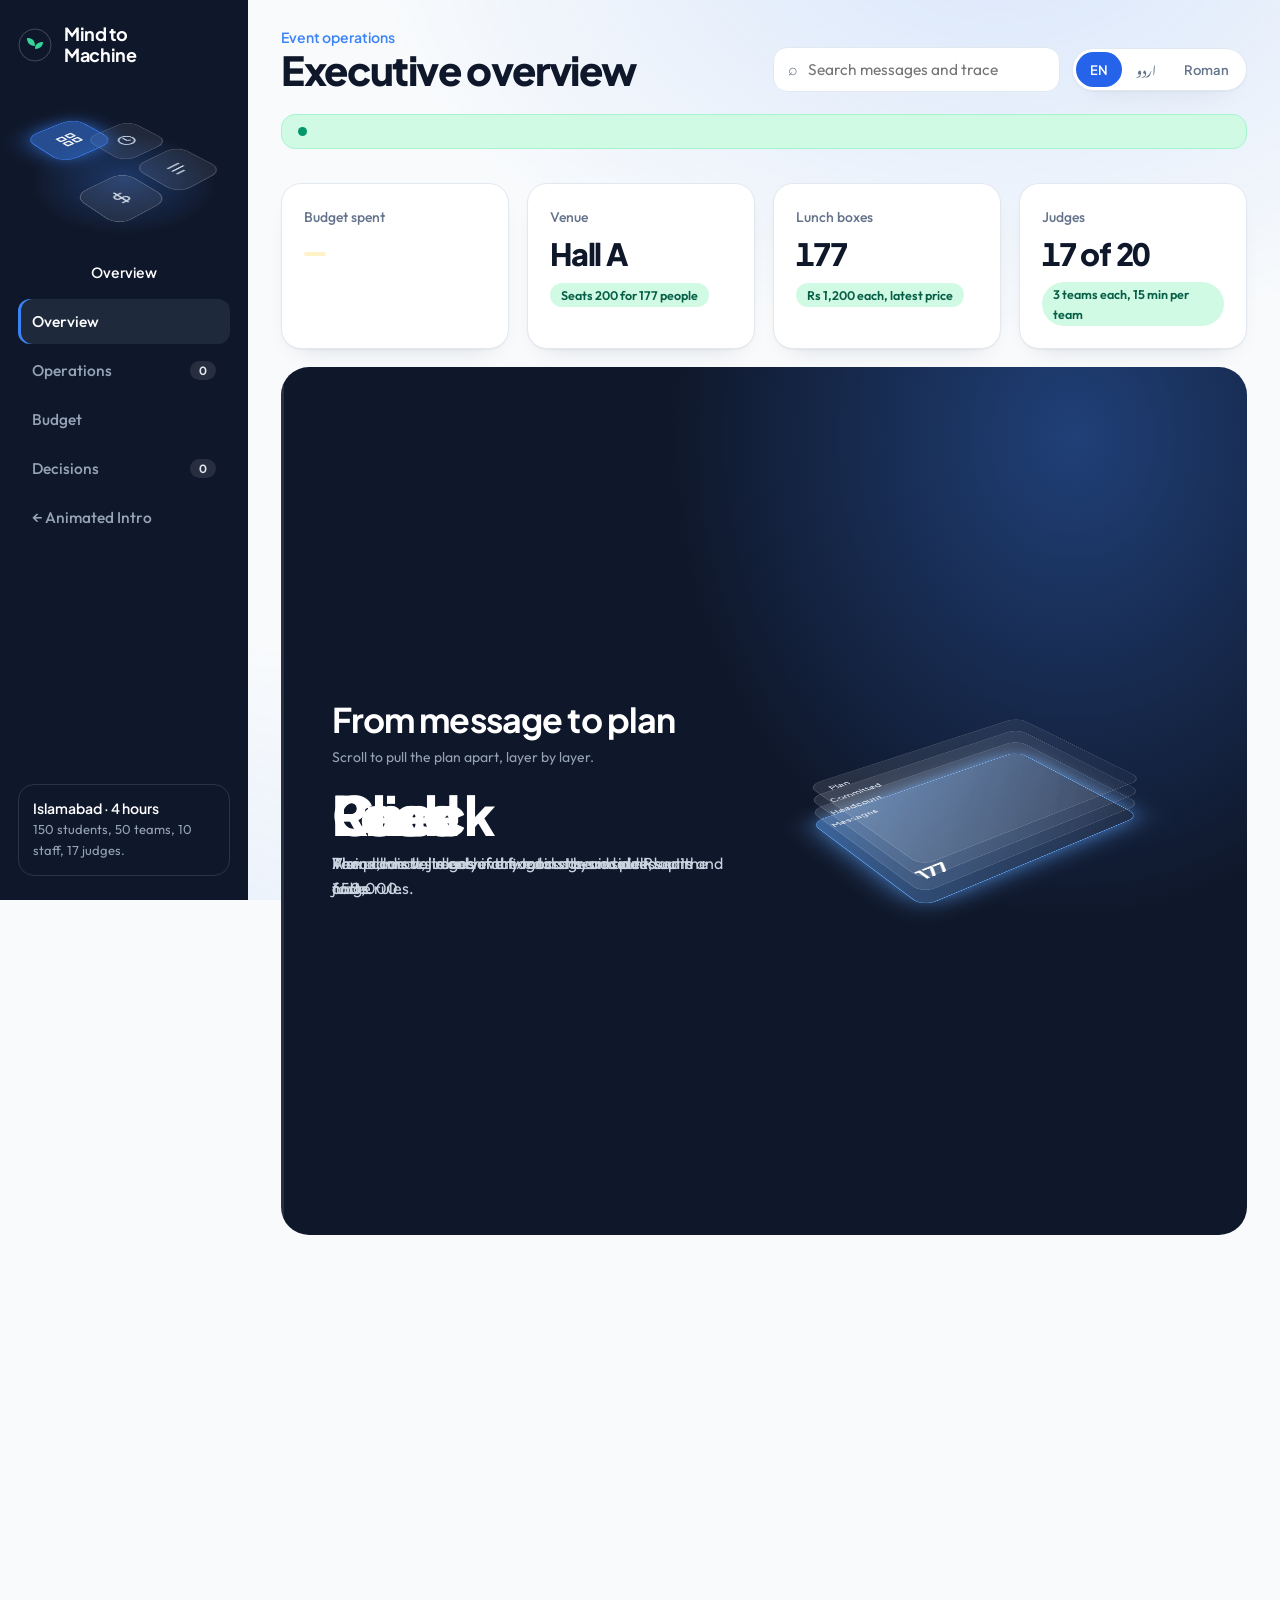
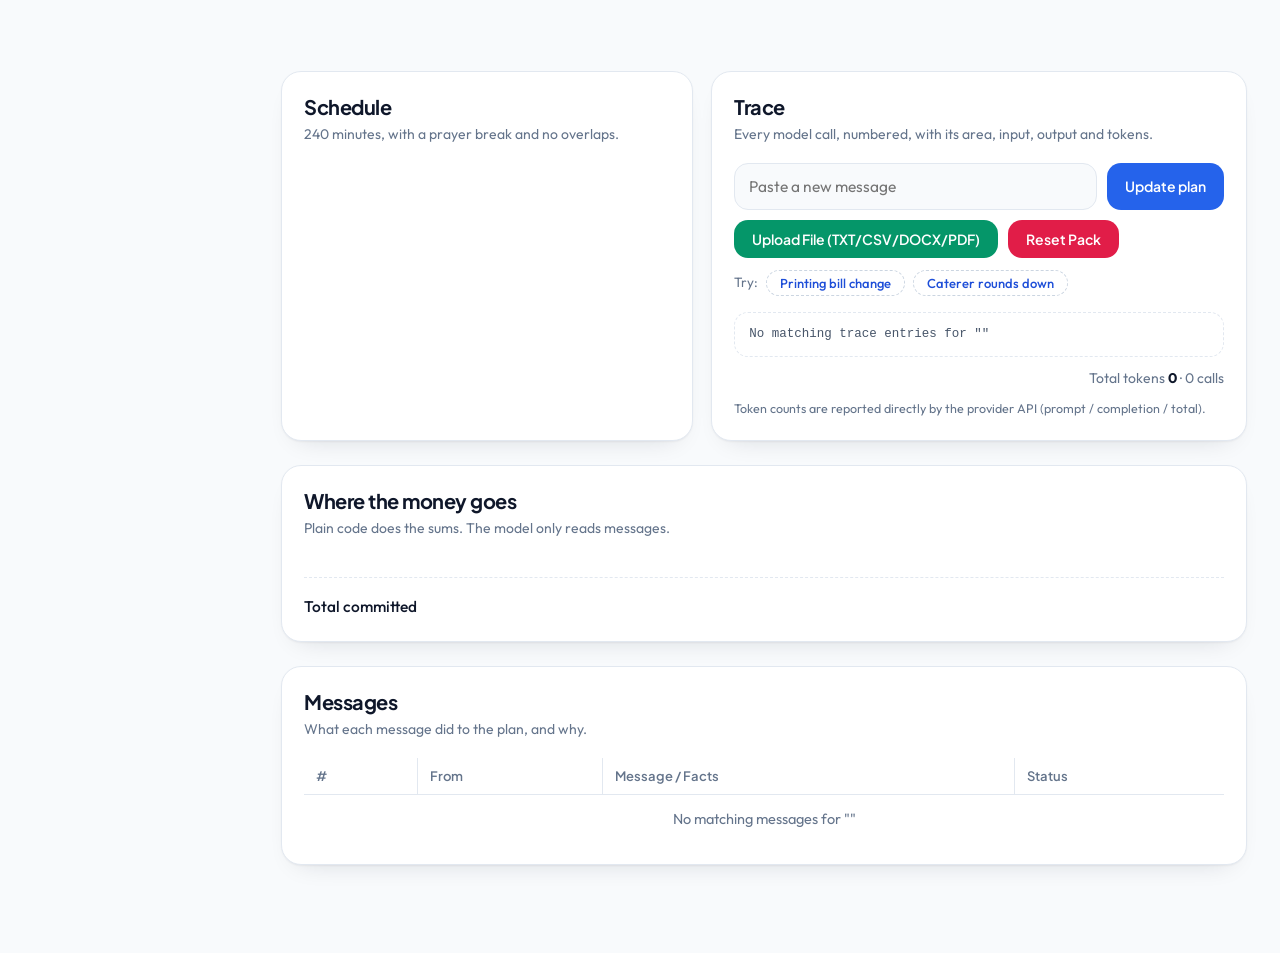
==== commit d420f295: "Add multi-format upload (TXT/CSV/DOCX/PDF), collapsible Read-more trace, and improved live search" ====
--- a/web/dashboard/index.html
+++ b/web/dashboard/index.html
@@ -57,7 +57,7 @@
           <h1 id="pageTitle" data-i18n="title">Executive overview</h1>
         </div>
         <div class="tools">
-          <label class="search"><span aria-hidden="true">⌕</span><input id="q" type="search" data-i18n-ph="search" placeholder="Search messages and trace" aria-label="Search"></label>
+          <label class="search"><span aria-hidden="true">⌕</span><input id="q" type="search" data-i18n-ph="search" placeholder="Search messages and trace" aria-label="Search"><small id="searchCount" style="white-space:nowrap;font-weight:600;color:var(--blue-deep)"></small></label>
           <div class="lang" role="group" aria-label="Language">
             <button type="button" data-lang="en" aria-pressed="true">EN</button>
             <button type="button" data-lang="ur" aria-pressed="false" lang="ur">اردو</button>
@@ -118,6 +118,8 @@
             <div class="feed">
               <input id="msg" type="text" data-i18n-ph="paste" placeholder="Paste a new message" aria-label="New message">
               <button class="btn" id="send" type="button" data-i18n="update">Update plan</button>
+              <input id="fileInput" type="file" accept=".txt,.csv,.tsv,.docx,.pdf,.json,.md" hidden>
+              <button class="btn" id="uploadBtn" type="button" style="background:#059669" title="Upload TXT, CSV, Word (.docx), PDF, JSON">Upload File (TXT/CSV/DOCX/PDF)</button>
               <button class="btn" id="resetBtn" type="button" style="background:#e11d48">Reset Pack</button>
             </div>
             <div class="chips"><span data-i18n="try">Try:</span>
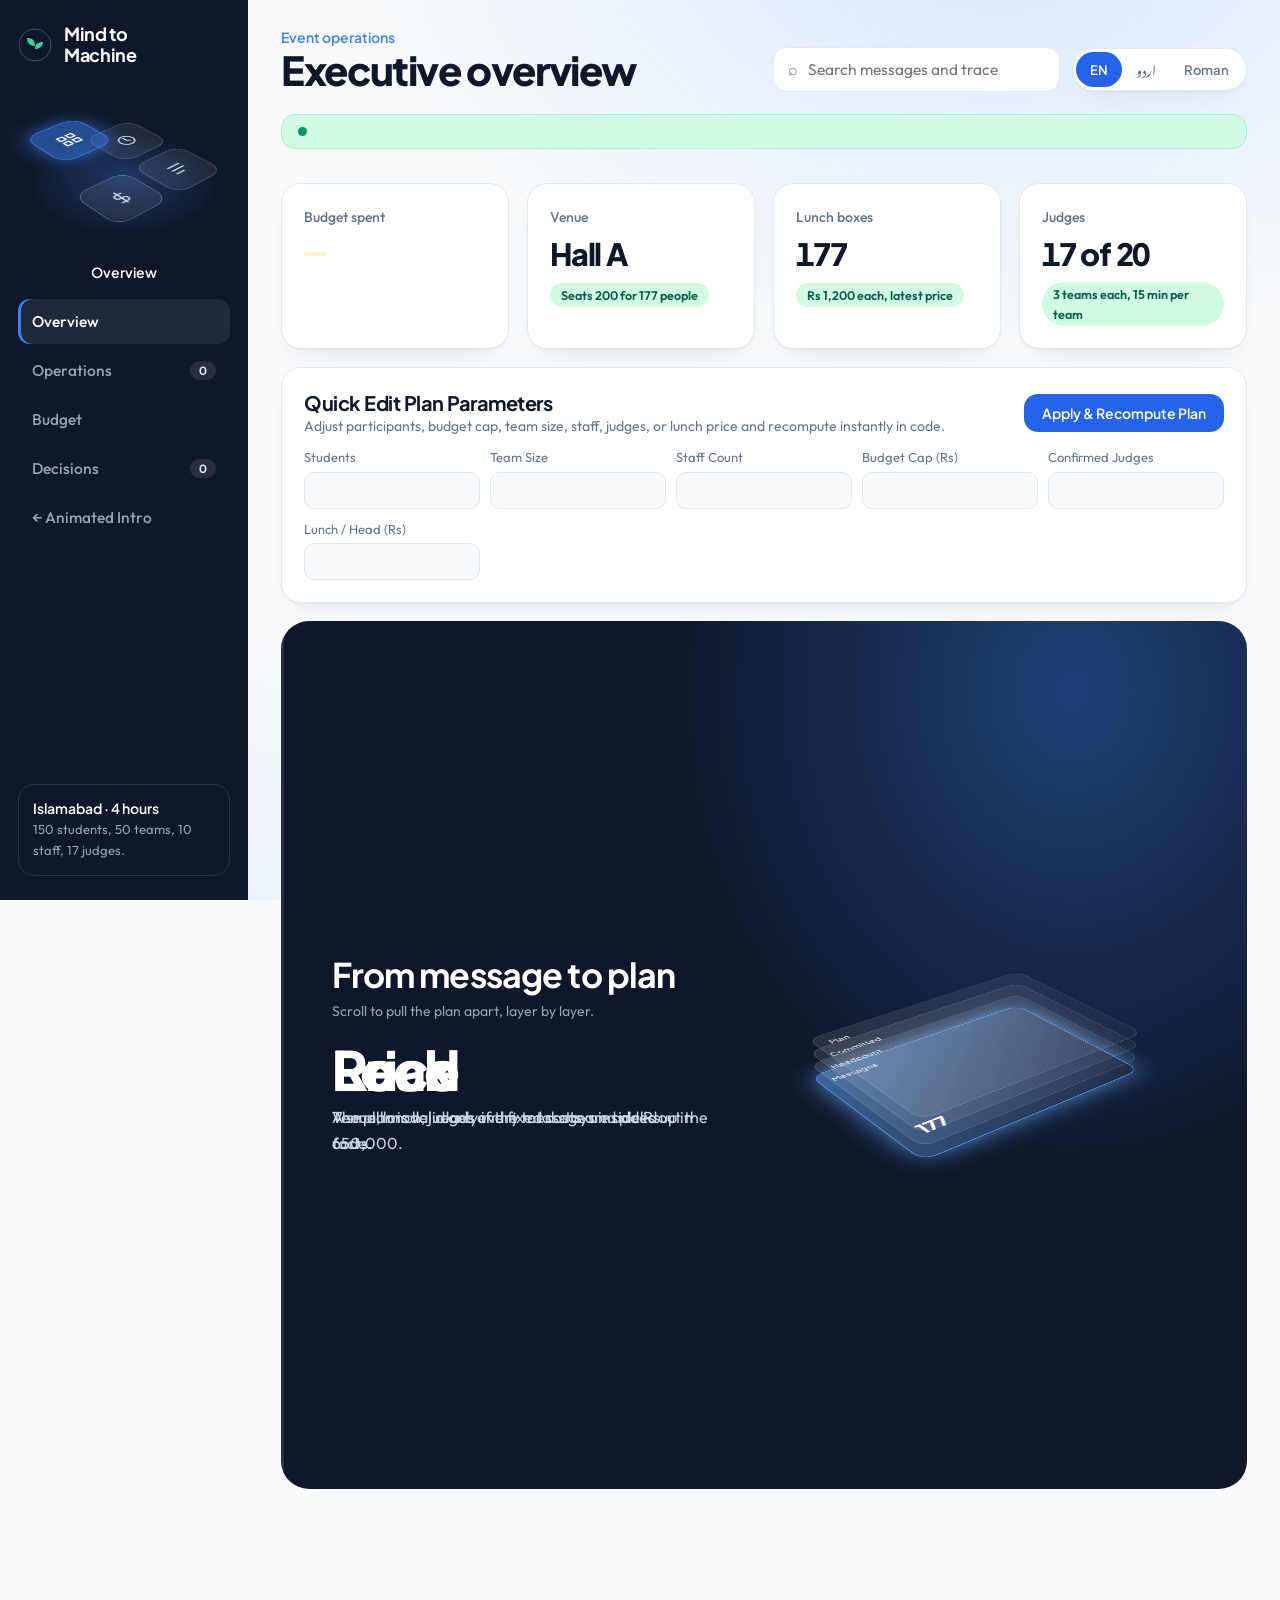
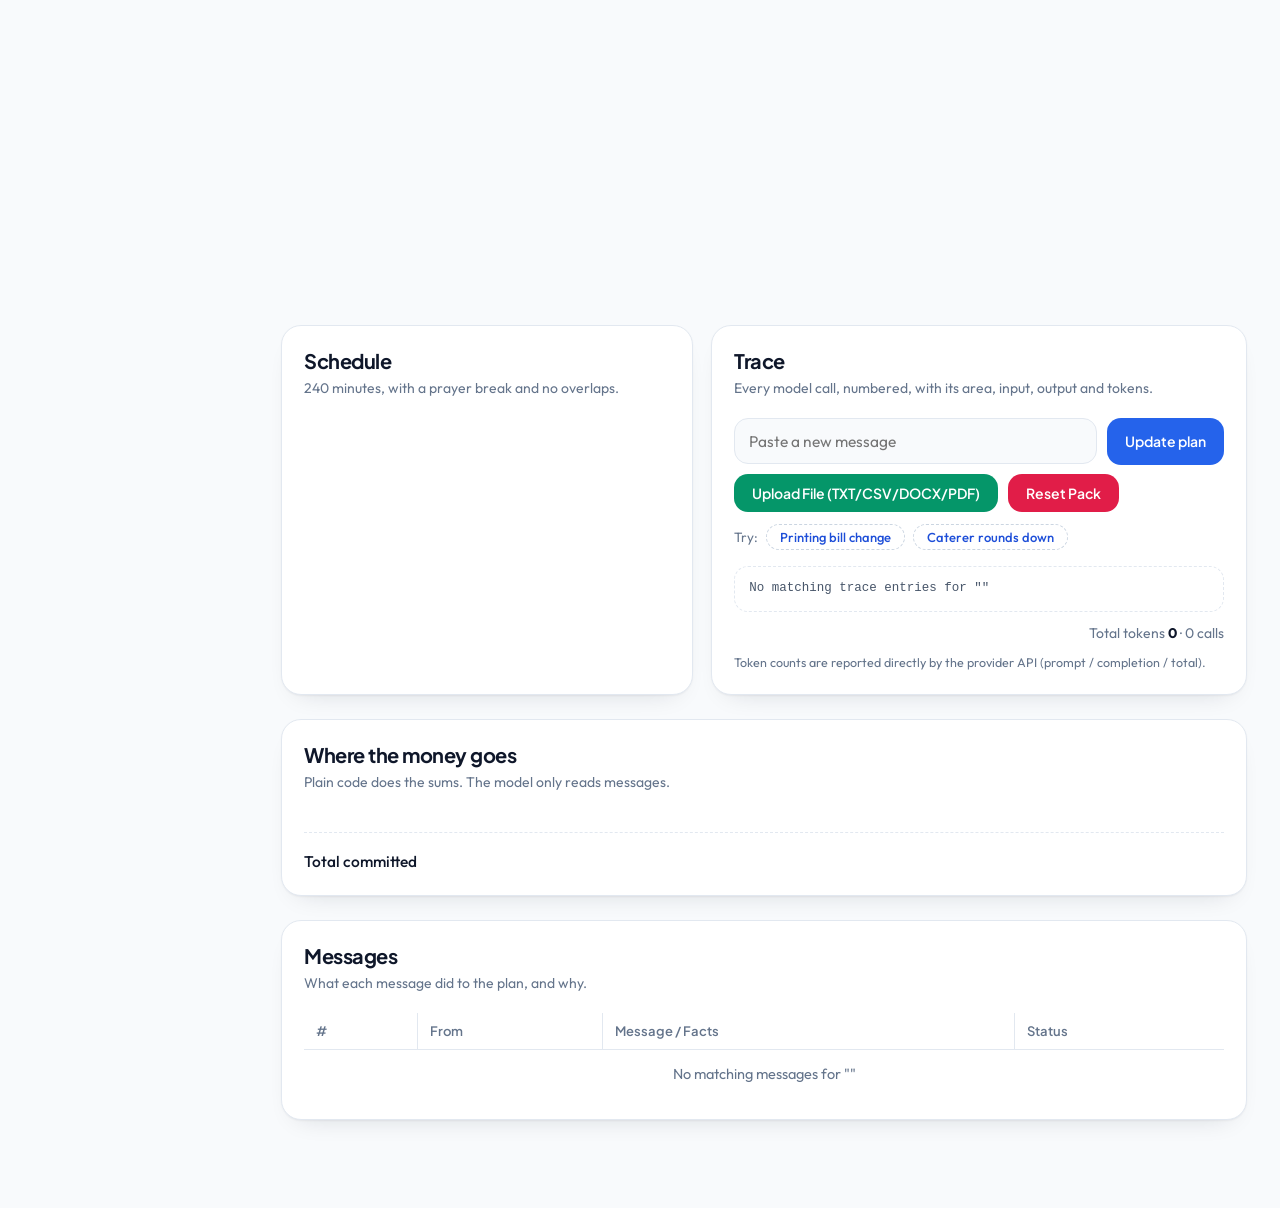
==== commit 37066651: "Compact trace summary, frontend Quick Edit controls, and CSV/DOCX/PDF test fixtures" ====
--- a/web/dashboard/index.html
+++ b/web/dashboard/index.html
@@ -77,6 +77,25 @@
           <article class="card metric"><div class="lab" data-i18n="m_lunch">Lunch boxes</div><div class="val" id="vBoxes">177</div><span class="pill" id="vPrice" data-i18n="v_price">Rs 1,200 each, latest price</span></article>
           <article class="card metric"><div class="lab" data-i18n="m_judges">Judges</div><div class="val" id="vJudges" data-i18n="v_judges">17 of 20</div><span class="pill" id="vJudgesN" data-i18n="v_judges_n">3 teams each, 15 min per team</span></article>
         </section>
+
+        <!-- Quick Edit Controls: directly edit budget, participants, team size, staff, judges, lunch price -->
+        <article class="card" id="quickEditCard" style="margin-bottom:18px">
+          <div style="display:flex;justify-content:space-between;align-items:center;flex-wrap:wrap;gap:10px;margin-bottom:10px">
+            <div>
+              <h2 style="margin:0">Quick Edit Plan Parameters</h2>
+              <p class="d" style="margin:0">Adjust participants, budget cap, team size, staff, judges, or lunch price and recompute instantly in code.</p>
+            </div>
+            <button class="btn" id="applyEditBtn" type="button">Apply &amp; Recompute Plan</button>
+          </div>
+          <div style="display:grid;grid-template-columns:repeat(auto-fit,minmax(145px,1fr));gap:10px">
+            <label style="font-size:13px;color:var(--mute)">Students<input id="edStudents" type="number" min="1" style="width:100%;margin-top:4px;padding:7px 10px;border-radius:10px;border:1px solid var(--line);background:var(--pearl)"></label>
+            <label style="font-size:13px;color:var(--mute)">Team Size<input id="edTeamSize" type="number" min="1" style="width:100%;margin-top:4px;padding:7px 10px;border-radius:10px;border:1px solid var(--line);background:var(--pearl)"></label>
+            <label style="font-size:13px;color:var(--mute)">Staff Count<input id="edStaff" type="number" min="0" style="width:100%;margin-top:4px;padding:7px 10px;border-radius:10px;border:1px solid var(--line);background:var(--pearl)"></label>
+            <label style="font-size:13px;color:var(--mute)">Budget Cap (Rs)<input id="edBudget" type="number" min="0" step="5000" style="width:100%;margin-top:4px;padding:7px 10px;border-radius:10px;border:1px solid var(--line);background:var(--pearl)"></label>
+            <label style="font-size:13px;color:var(--mute)">Confirmed Judges<input id="edJudges" type="number" min="1" style="width:100%;margin-top:4px;padding:7px 10px;border-radius:10px;border:1px solid var(--line);background:var(--pearl)"></label>
+            <label style="font-size:13px;color:var(--mute)">Lunch / Head (Rs)<input id="edLunch" type="number" min="0" step="50" style="width:100%;margin-top:4px;padding:7px 10px;border-radius:10px;border:1px solid var(--line);background:var(--pearl)"></label>
+          </div>
+        </article>
 
         <!-- Scroll-linked story: layers separate as you scroll -->
         <section class="story" id="story" aria-labelledby="storyH">
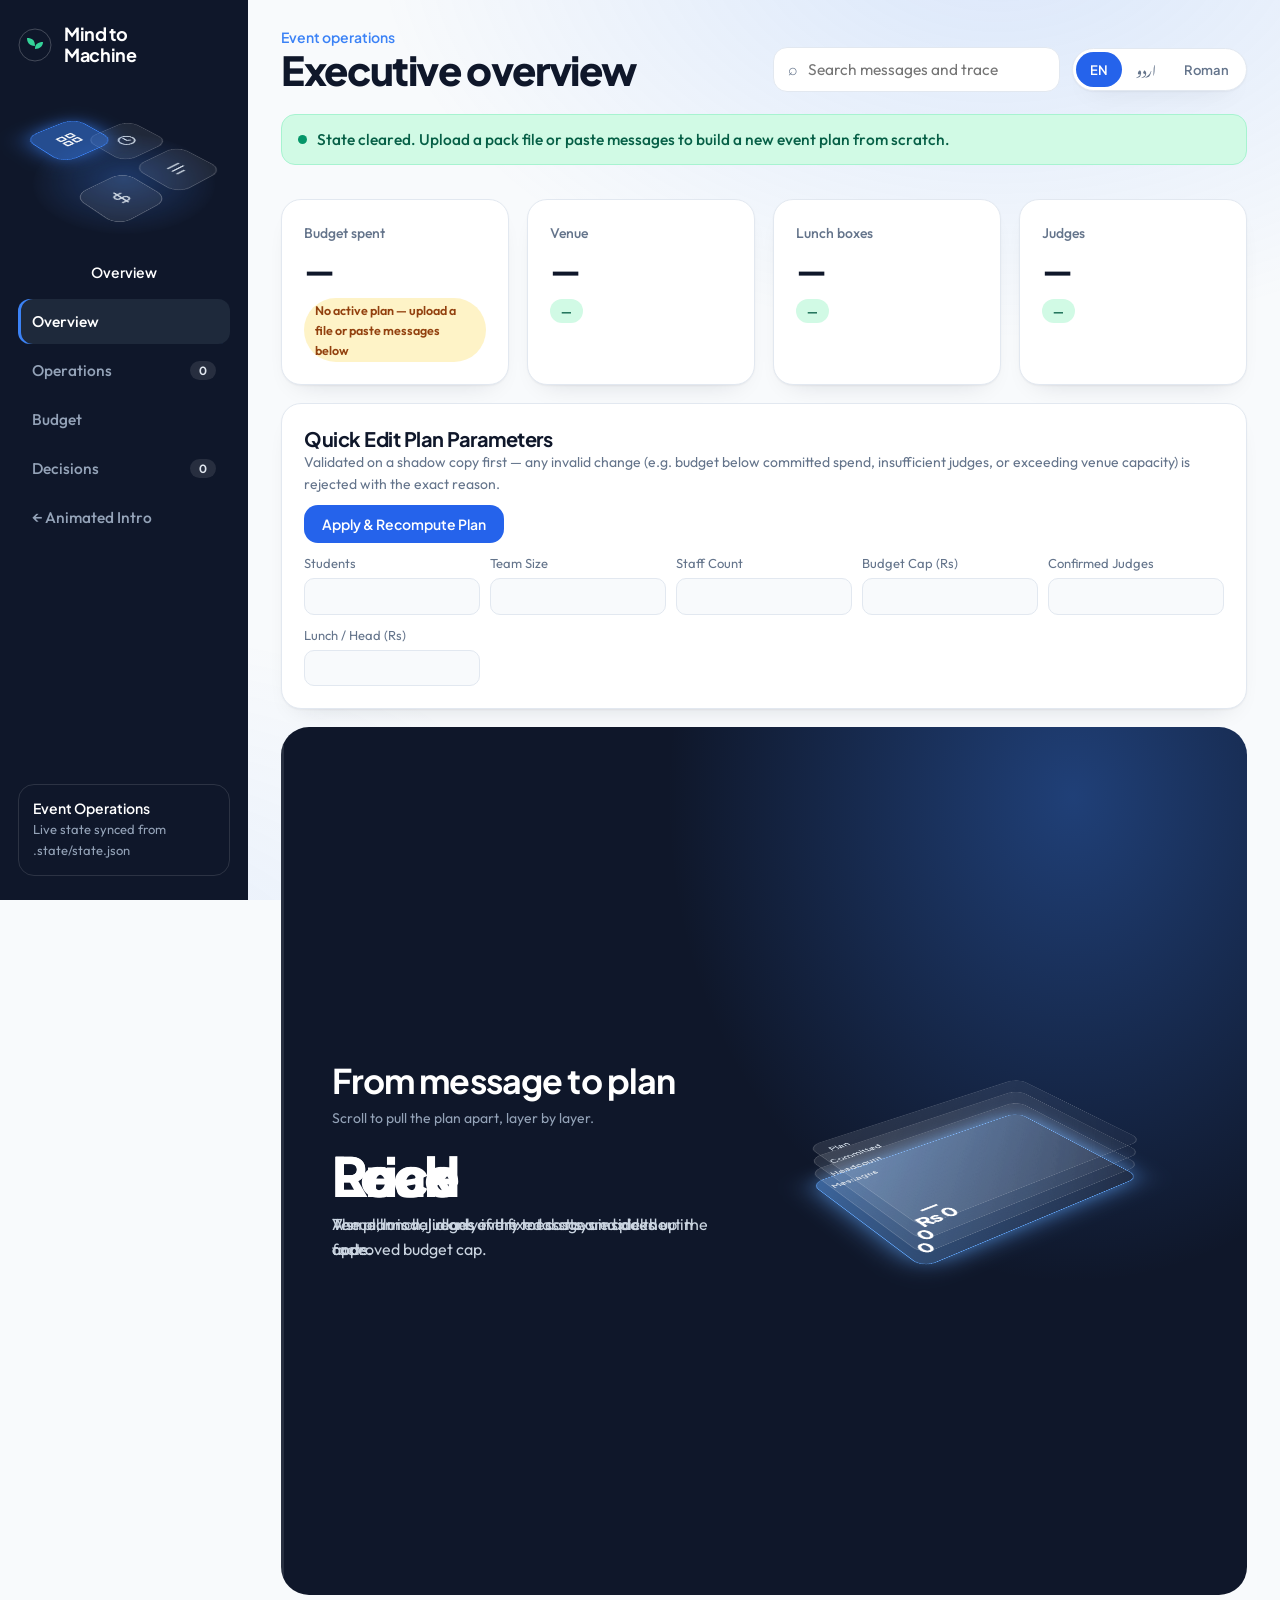
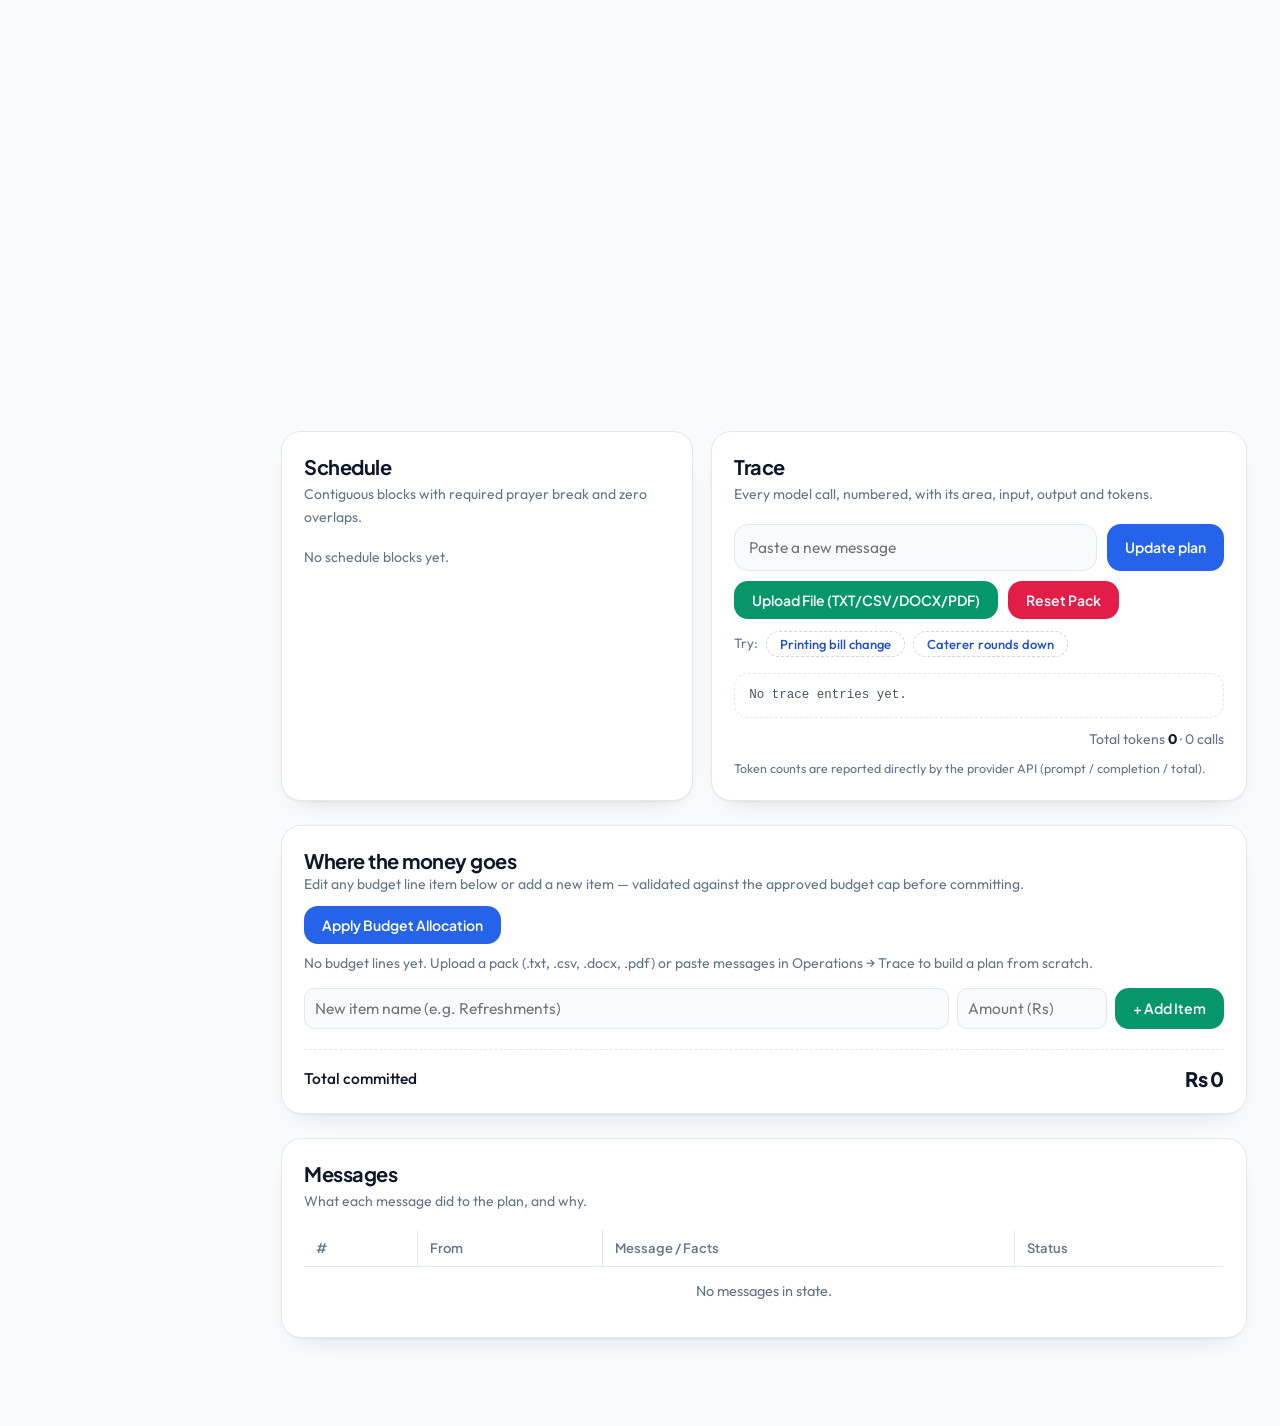
==== commit f1517a76: "Remove all UI placeholders, fix Reset Pack to clear state, add Quick-Edit and Budget-Line validation" ====
--- a/web/dashboard/index.html
+++ b/web/dashboard/index.html
@@ -41,12 +41,12 @@
 
     <nav aria-label="Sections" id="nav">
       <button class="navb" type="button" data-view="overview"><span data-i18n="nav_overview">Overview</span></button>
-      <button class="navb" type="button" data-view="ops"><span data-i18n="nav_ops">Operations</span><small id="nCalls">1</small></button>
+      <button class="navb" type="button" data-view="ops"><span data-i18n="nav_ops">Operations</span><small id="nCalls">0</small></button>
       <button class="navb" type="button" data-view="budget"><span data-i18n="nav_budget">Budget</span></button>
-      <button class="navb" type="button" data-view="dec"><span data-i18n="nav_dec">Decisions</span><small id="nRej">3</small></button>
+      <button class="navb" type="button" data-view="dec"><span data-i18n="nav_dec">Decisions</span><small id="nRej">0</small></button>
       <a class="navb" href="index.html" id="backIntroLink"><span>← Animated Intro</span></a>
     </nav>
-    <div class="side-note"><b data-i18n="side_title">Islamabad · 4 hours</b><span data-i18n="side_body">150 students, 50 teams, 10 staff, 17 judges.</span></div>
+    <div class="side-note"><b id="sideTitle" data-i18n="side_title">Event Planner</b><span id="sideBody" data-i18n="side_body">Live state synced from .state/state.json</span></div>
   </aside>
 
   <main id="main">
@@ -72,10 +72,10 @@
         <div class="chips" id="sixChecksBar" style="margin-bottom:16px"></div>
 
         <section class="grid cards" aria-label="Key figures">
-          <article class="card metric"><div class="lab" data-i18n="m_budget">Budget spent</div><div class="val" id="mSpent"></div><span class="pill warn" id="mLeft"></span></article>
-          <article class="card metric"><div class="lab" data-i18n="m_venue">Venue</div><div class="val" id="vHall" data-i18n="v_hall">Hall A</div><span class="pill" id="vSeats" data-i18n="v_seats">Seats 200 for 177 people</span></article>
-          <article class="card metric"><div class="lab" data-i18n="m_lunch">Lunch boxes</div><div class="val" id="vBoxes">177</div><span class="pill" id="vPrice" data-i18n="v_price">Rs 1,200 each, latest price</span></article>
-          <article class="card metric"><div class="lab" data-i18n="m_judges">Judges</div><div class="val" id="vJudges" data-i18n="v_judges">17 of 20</div><span class="pill" id="vJudgesN" data-i18n="v_judges_n">3 teams each, 15 min per team</span></article>
+          <article class="card metric"><div class="lab" data-i18n="m_budget">Budget spent</div><div class="val" id="mSpent">—</div><span class="pill warn" id="mLeft">—</span></article>
+          <article class="card metric"><div class="lab" data-i18n="m_venue">Venue</div><div class="val" id="vHall">—</div><span class="pill" id="vSeats">—</span></article>
+          <article class="card metric"><div class="lab" data-i18n="m_lunch">Lunch boxes</div><div class="val" id="vBoxes">—</div><span class="pill" id="vPrice">—</span></article>
+          <article class="card metric"><div class="lab" data-i18n="m_judges">Judges</div><div class="val" id="vJudges">—</div><span class="pill" id="vJudgesN">—</span></article>
         </section>
 
         <!-- Quick Edit Controls: directly edit budget, participants, team size, staff, judges, lunch price -->
@@ -83,10 +83,12 @@
           <div style="display:flex;justify-content:space-between;align-items:center;flex-wrap:wrap;gap:10px;margin-bottom:10px">
             <div>
               <h2 style="margin:0">Quick Edit Plan Parameters</h2>
-              <p class="d" style="margin:0">Adjust participants, budget cap, team size, staff, judges, or lunch price and recompute instantly in code.</p>
+              <p class="d" style="margin:0">Validated on a shadow copy first — any invalid change (e.g. budget below committed spend, insufficient judges, or exceeding venue capacity) is rejected with the exact reason.</p>
             </div>
             <button class="btn" id="applyEditBtn" type="button">Apply &amp; Recompute Plan</button>
           </div>
+          <div class="banner bad" id="editErrorBanner" style="display:none;margin-bottom:12px"><span class="dot"></span><span id="editErrorText"></span></div>
+          <div class="banner" id="editOkBanner" style="display:none;margin-bottom:12px"><span class="dot"></span><span id="editOkText"></span></div>
           <div style="display:grid;grid-template-columns:repeat(auto-fit,minmax(145px,1fr));gap:10px">
             <label style="font-size:13px;color:var(--mute)">Students<input id="edStudents" type="number" min="1" style="width:100%;margin-top:4px;padding:7px 10px;border-radius:10px;border:1px solid var(--line);background:var(--pearl)"></label>
             <label style="font-size:13px;color:var(--mute)">Team Size<input id="edTeamSize" type="number" min="1" style="width:100%;margin-top:4px;padding:7px 10px;border-radius:10px;border:1px solid var(--line);background:var(--pearl)"></label>
@@ -108,15 +110,15 @@
                 <li><h3 data-i18n="s1_t">Read</h3><p data-i18n="s1_d">A small model reads every message and picks out the facts.</p></li>
                 <li><h3 data-i18n="s2_t">Check</h3><p data-i18n="s2_d">Plain code tests each fact against headcount, seats and judge rules.</p></li>
                 <li><h3 data-i18n="s3_t">Price</h3><p data-i18n="s3_d">Venue, lunch, judges and fixed costs are added up in code.</p></li>
-                <li><h3 data-i18n="s4_t">Lock</h3><p data-i18n="s4_d">The plan is valid only if the total stays inside Rs 650,000.</p></li>
+                <li><h3 data-i18n="s4_t">Lock</h3><p data-i18n="s4_d">The plan is valid only if the total stays inside the approved budget cap.</p></li>
               </ol>
             </div>
             <div class="viz" aria-hidden="true">
               <div class="stack" id="stack">
-                <div class="layer" style="--i:0;--c:#60a5fa"><b data-i18n="lay1">Messages</b><span id="lv1"></span></div>
-                <div class="layer" style="--i:1;--c:#34d399"><b data-i18n="lay2">Headcount</b><span id="lv2">177</span></div>
-                <div class="layer" style="--i:2;--c:#fbbf24"><b data-i18n="lay3">Committed</b><span id="lv3"></span></div>
-                <div class="layer" style="--i:3;--c:#a5b4fc"><b data-i18n="lay4">Plan</b><span id="lv4"></span></div>
+                <div class="layer" style="--i:0;--c:#60a5fa"><b data-i18n="lay1">Messages</b><span id="lv1">—</span></div>
+                <div class="layer" style="--i:1;--c:#34d399"><b data-i18n="lay2">Headcount</b><span id="lv2">—</span></div>
+                <div class="layer" style="--i:2;--c:#fbbf24"><b data-i18n="lay3">Committed</b><span id="lv3">—</span></div>
+                <div class="layer" style="--i:3;--c:#a5b4fc"><b data-i18n="lay4">Plan</b><span id="lv4">—</span></div>
               </div>
             </div>
           </div>
@@ -155,9 +157,21 @@
       <!-- VIEW 3: Budget -->
       <section class="view enter" id="sec-budget" data-view="budget" style="margin-bottom:24px">
         <article class="card">
-          <h2 data-i18n="h_money">Where the money goes</h2>
-          <p class="d" data-i18n="d_money">Plain code does the sums. The model only reads messages.</p>
+          <div style="display:flex;justify-content:space-between;align-items:center;flex-wrap:wrap;gap:10px;margin-bottom:8px">
+            <div>
+              <h2 data-i18n="h_money" style="margin:0">Where the money goes</h2>
+              <p class="d" data-i18n="d_money" style="margin:0">Edit any budget line item below or add a new item — validated against the approved budget cap before committing.</p>
+            </div>
+            <button class="btn" id="saveBudgetLinesBtn" type="button">Apply Budget Allocation</button>
+          </div>
+          <div class="banner bad" id="budgetErrorBanner" style="display:none;margin-bottom:12px"><span class="dot"></span><span id="budgetErrorText"></span></div>
+          <div class="banner" id="budgetOkBanner" style="display:none;margin-bottom:12px"><span class="dot"></span><span id="budgetOkText"></span></div>
           <div class="bars" id="bars"></div>
+          <div style="display:flex;gap:8px;flex-wrap:wrap;margin-top:14px">
+            <input id="newLineName" type="text" placeholder="New item name (e.g. Refreshments)" style="flex:1;min-width:160px;padding:7px 10px;border-radius:10px;border:1px solid var(--line);background:var(--pearl)">
+            <input id="newLineAmt" type="number" min="0" step="1000" placeholder="Amount (Rs)" style="width:150px;padding:7px 10px;border-radius:10px;border:1px solid var(--line);background:var(--pearl)">
+            <button class="btn" id="addLineBtn" type="button" style="background:#059669">+ Add Item</button>
+          </div>
           <div class="total"><span data-i18n="total">Total committed</span><b id="tot"></b></div>
         </article>
       </section>
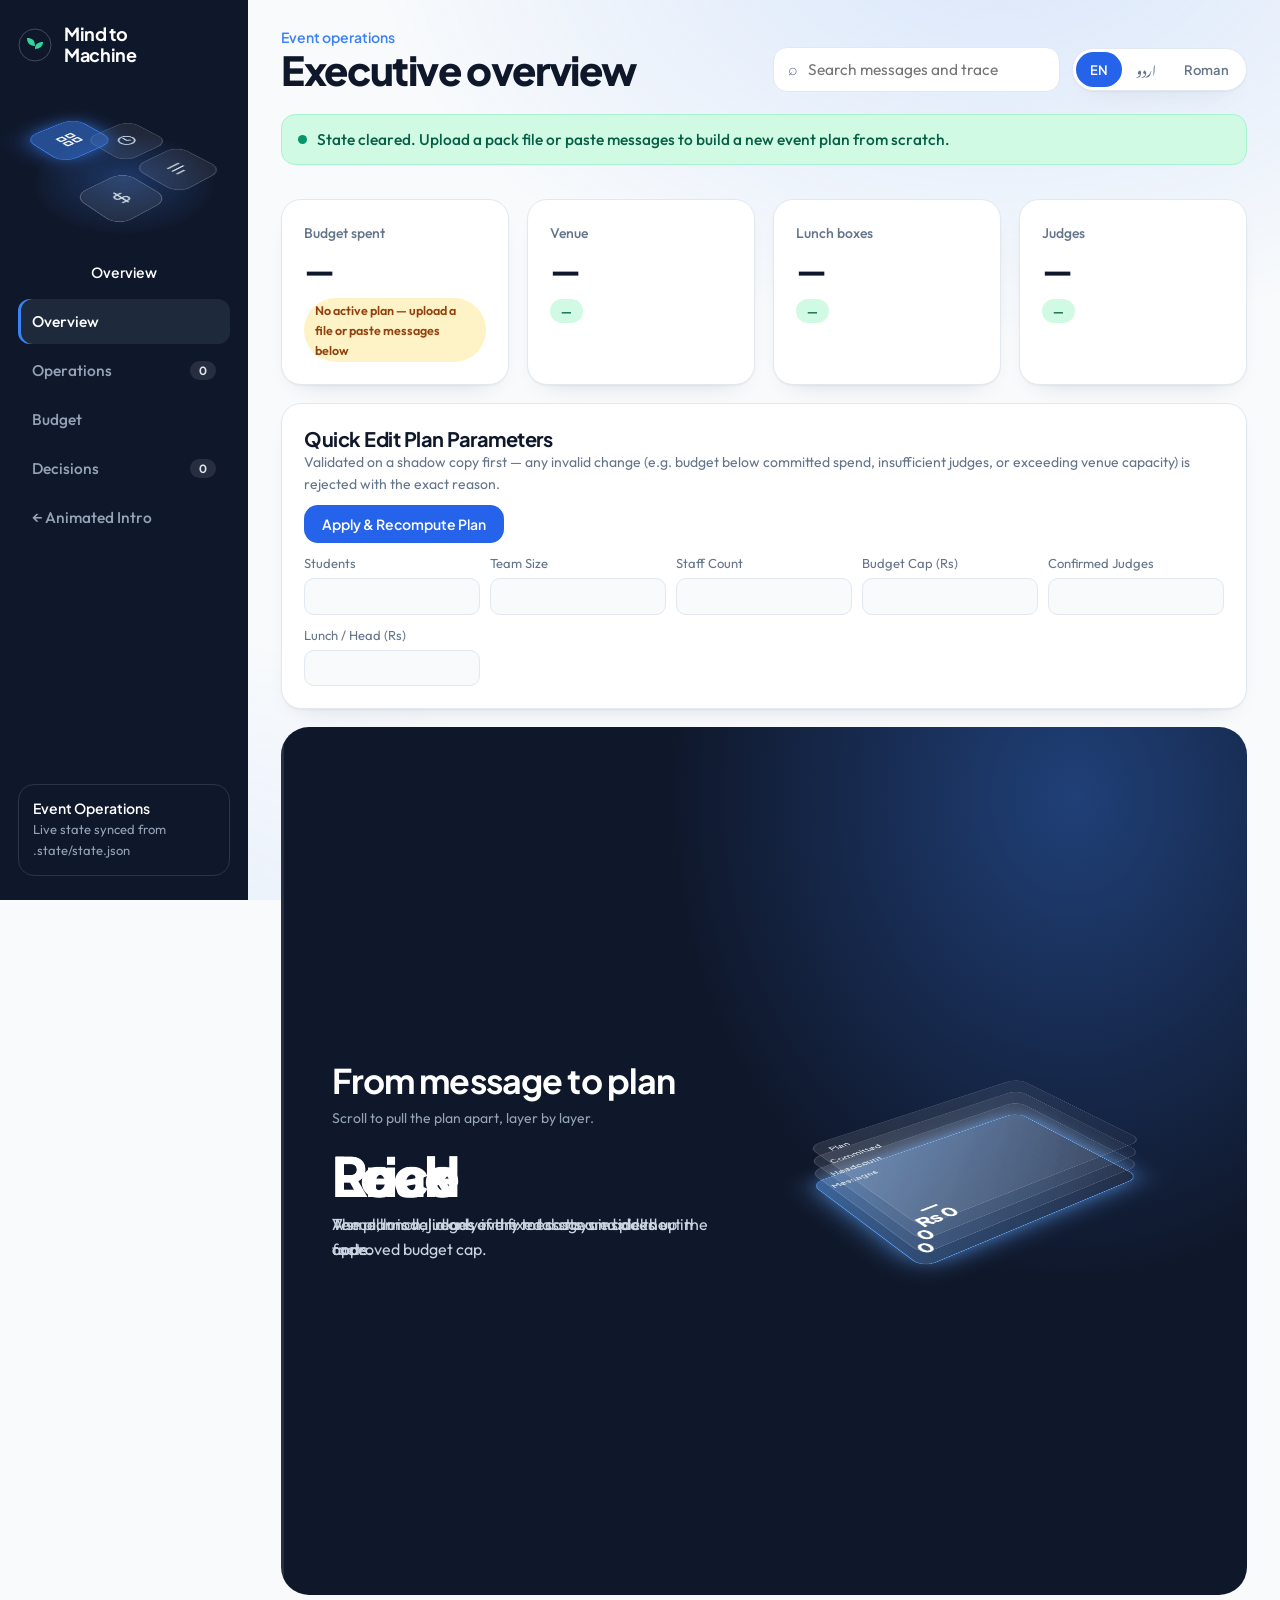
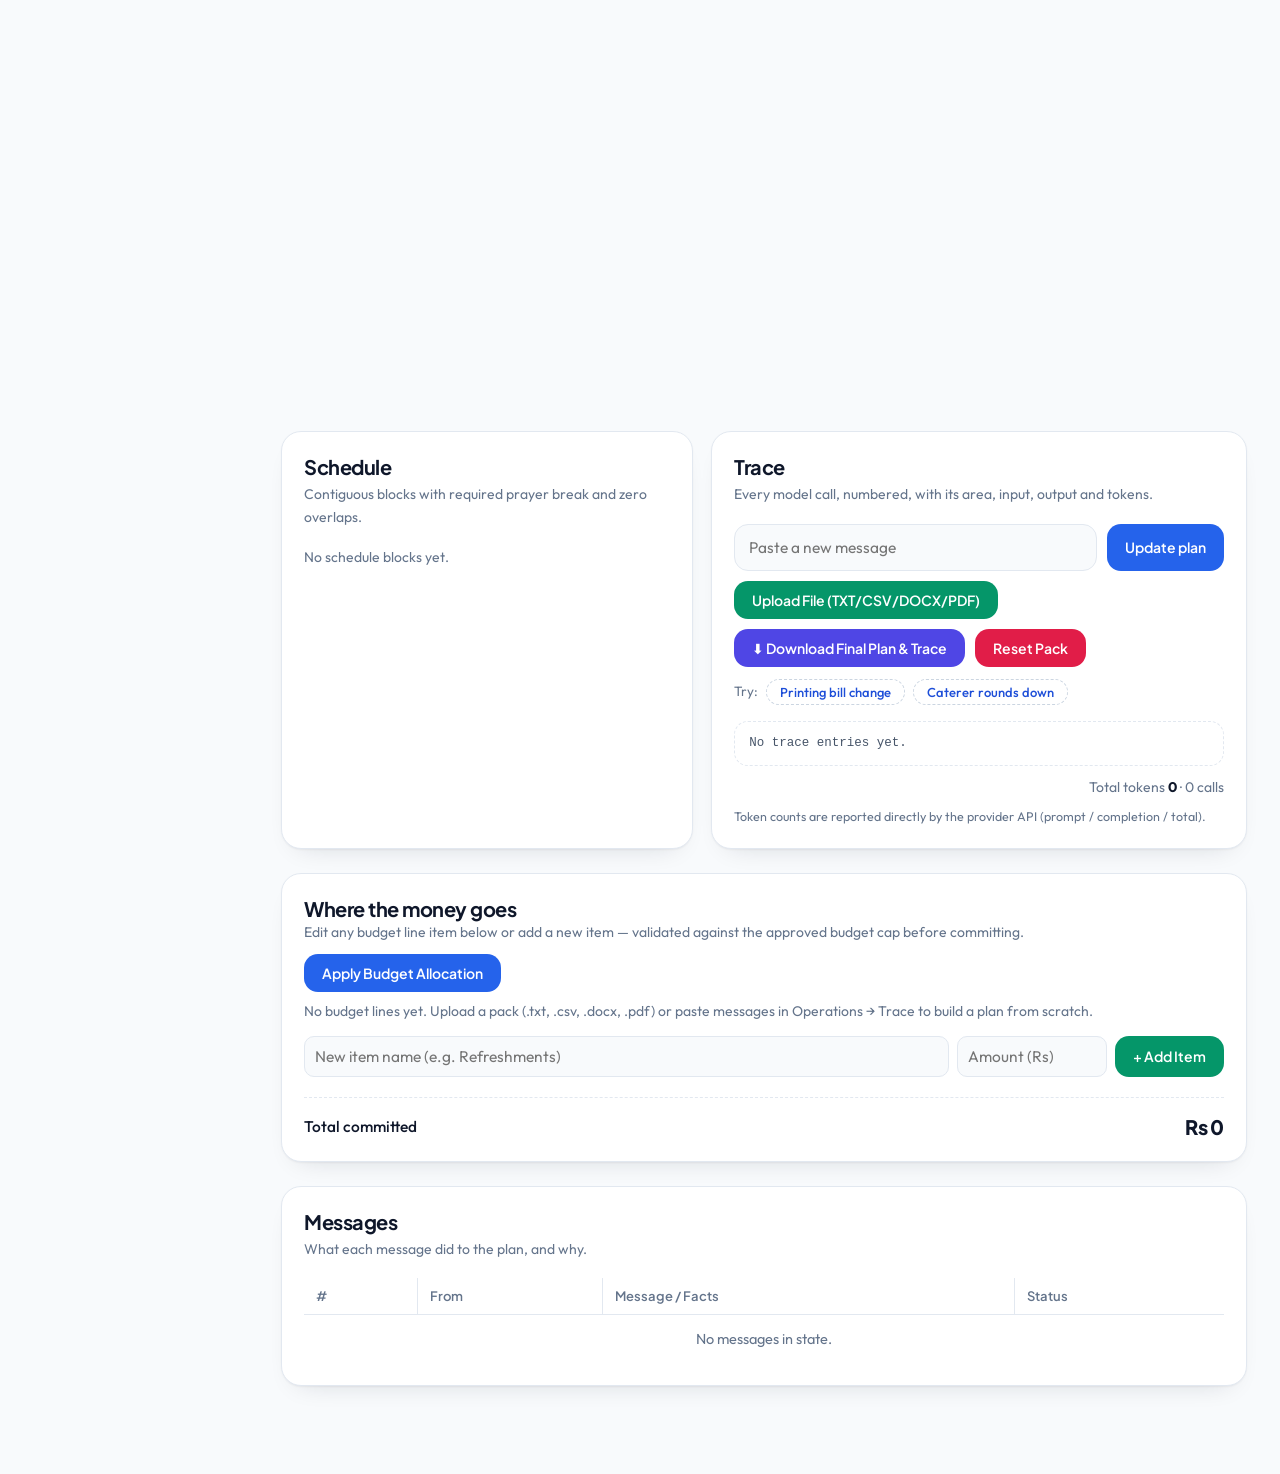
==== commit 063d7e96: "Add final submission export and run official judging pack" ====
--- a/web/dashboard/index.html
+++ b/web/dashboard/index.html
@@ -141,6 +141,7 @@
               <button class="btn" id="send" type="button" data-i18n="update">Update plan</button>
               <input id="fileInput" type="file" accept=".txt,.csv,.tsv,.docx,.pdf,.json,.md" hidden>
               <button class="btn" id="uploadBtn" type="button" style="background:#059669" title="Upload TXT, CSV, Word (.docx), PDF, JSON">Upload File (TXT/CSV/DOCX/PDF)</button>
+              <button class="btn" id="downloadPlanBtn" type="button" style="background:#4f46e5" title="Download final plan + trace for form submission">⬇ Download Final Plan &amp; Trace</button>
               <button class="btn" id="resetBtn" type="button" style="background:#e11d48">Reset Pack</button>
             </div>
             <div class="chips"><span data-i18n="try">Try:</span>
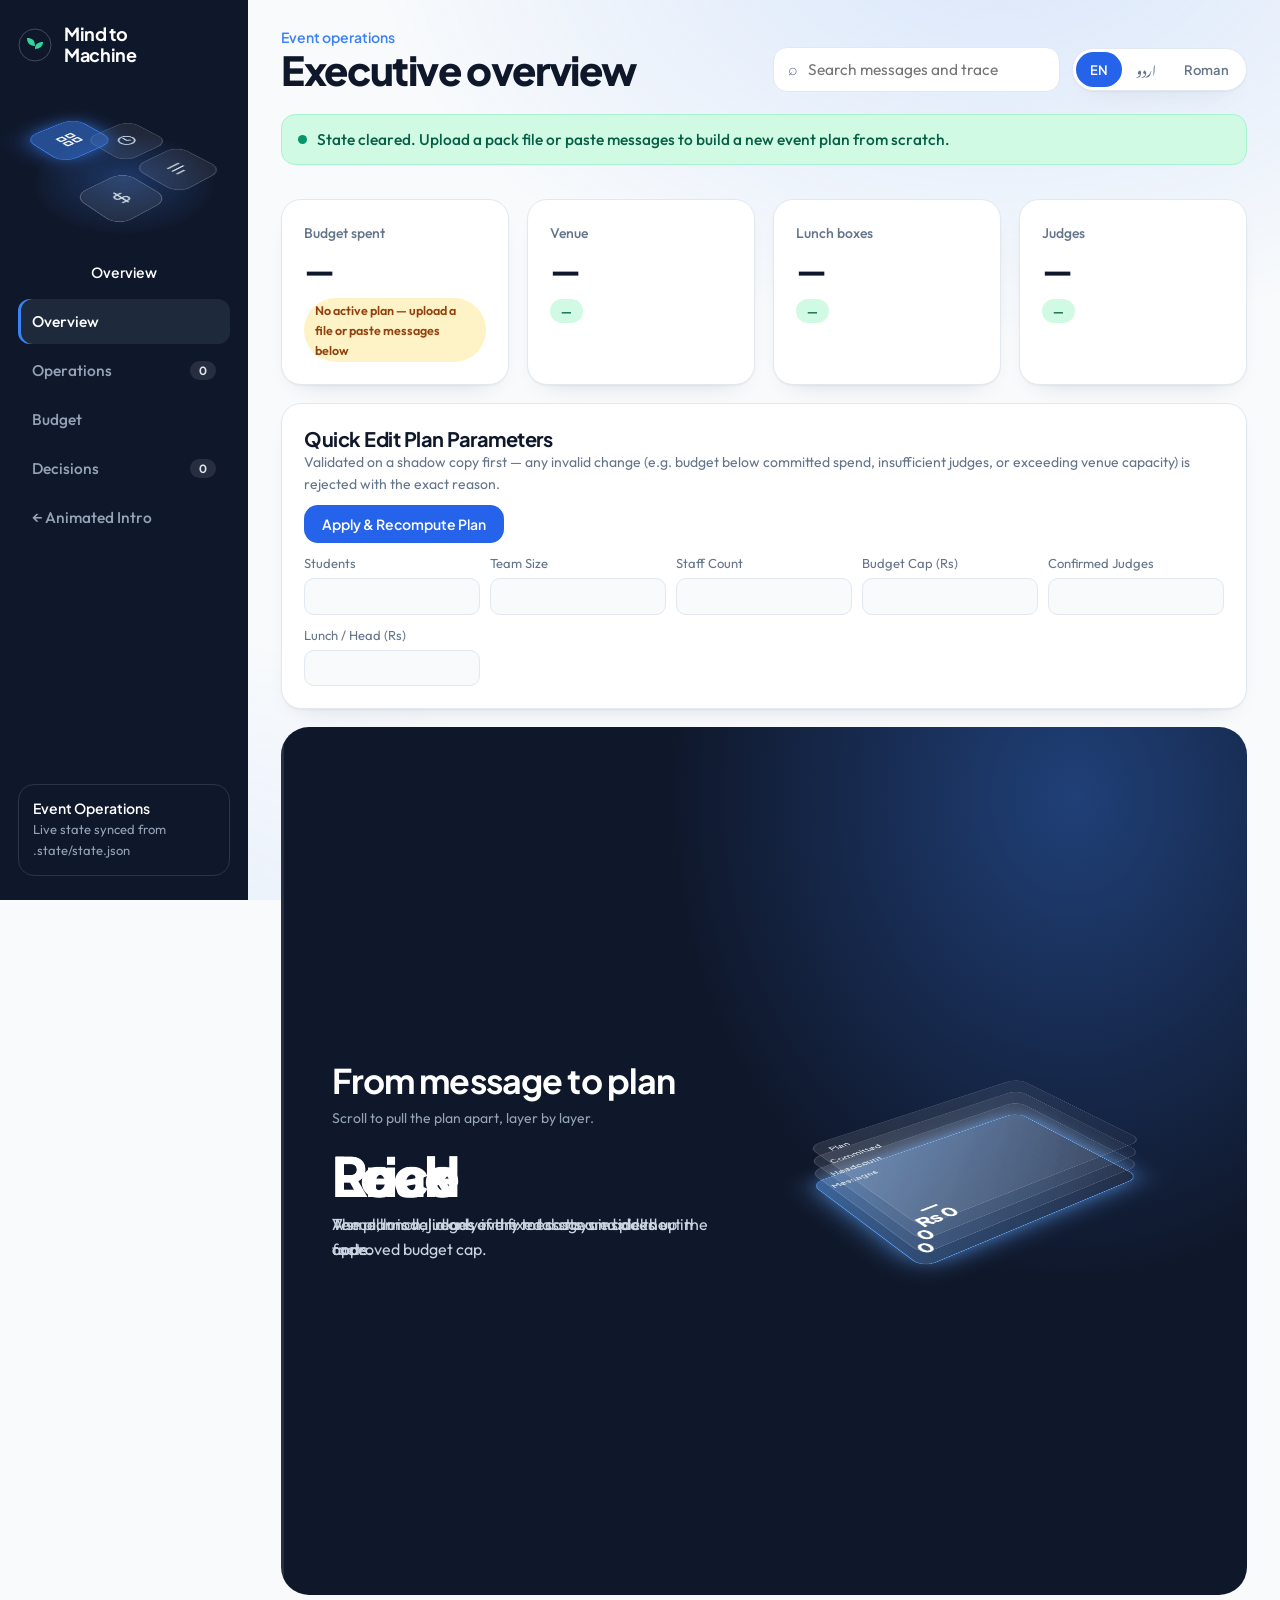
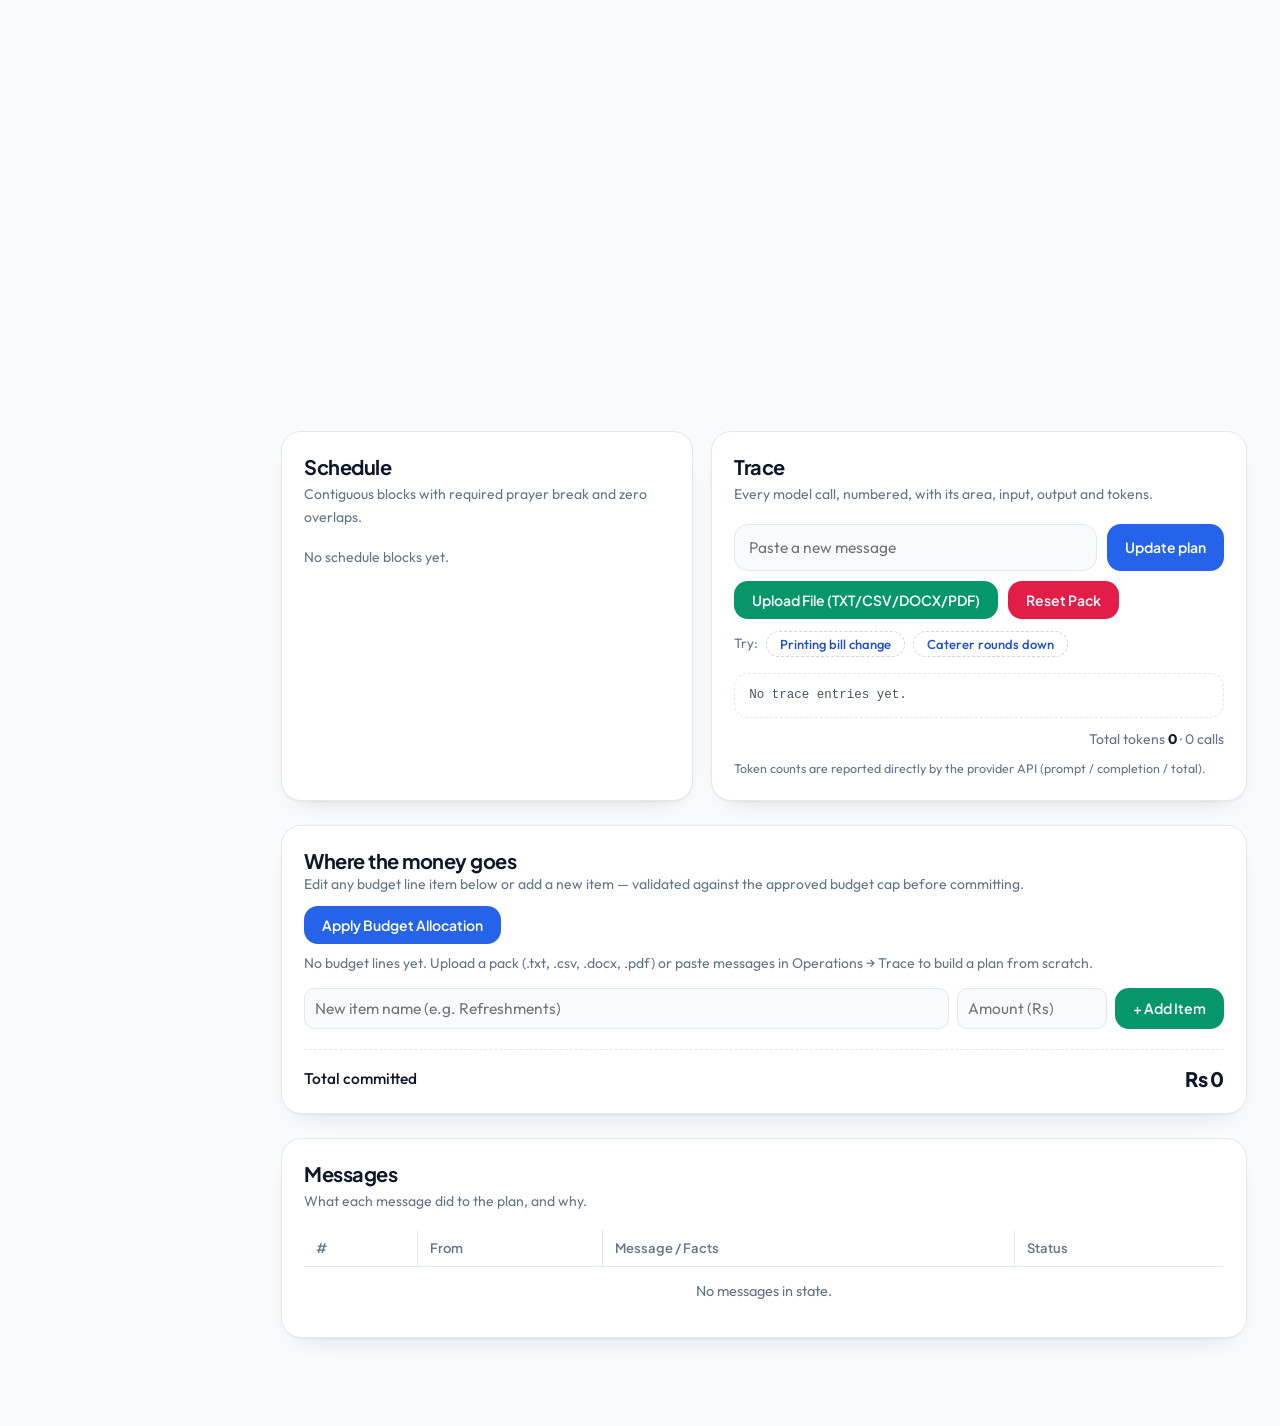
==== commit 08c1da20: "Revert "Add final submission export and run official judging pack" This reverts commit 063d7e969db3a" ====
--- a/web/dashboard/index.html
+++ b/web/dashboard/index.html
@@ -141,7 +141,6 @@
               <button class="btn" id="send" type="button" data-i18n="update">Update plan</button>
               <input id="fileInput" type="file" accept=".txt,.csv,.tsv,.docx,.pdf,.json,.md" hidden>
               <button class="btn" id="uploadBtn" type="button" style="background:#059669" title="Upload TXT, CSV, Word (.docx), PDF, JSON">Upload File (TXT/CSV/DOCX/PDF)</button>
-              <button class="btn" id="downloadPlanBtn" type="button" style="background:#4f46e5" title="Download final plan + trace for form submission">⬇ Download Final Plan &amp; Trace</button>
               <button class="btn" id="resetBtn" type="button" style="background:#e11d48">Reset Pack</button>
             </div>
             <div class="chips"><span data-i18n="try">Try:</span>
